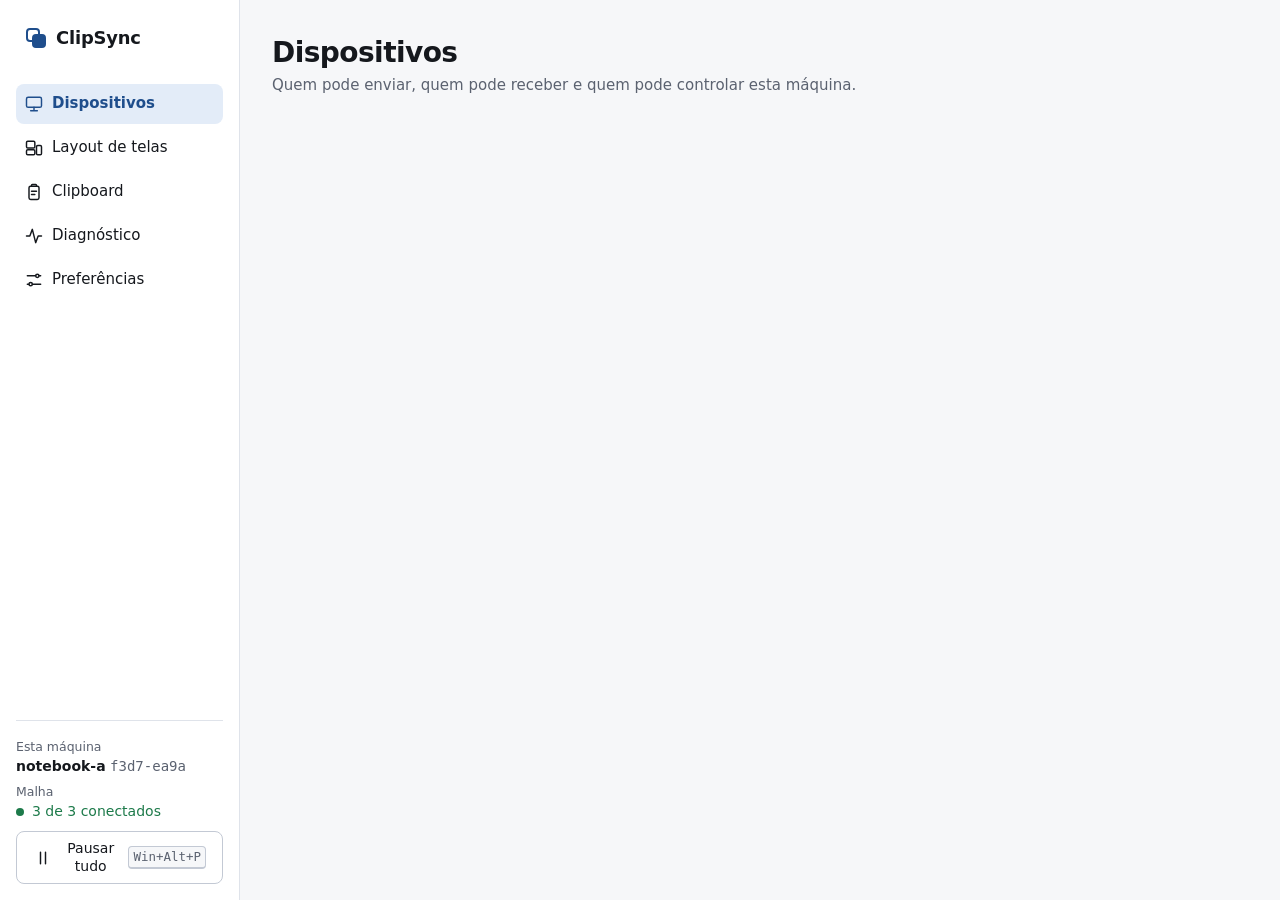
==== crates/clipsync-app/ui/index.html @ 96ea9334 "adiciona o esqueleto da interface com barra lateral, rotas por hash e tema por tokens" ====
<!doctype html>
<html lang="pt-BR">
<head>
<meta charset="utf-8">
<meta name="viewport" content="width=device-width, initial-scale=1">
<title>ClipSync</title>
<meta name="description" content="ClipSync: teclado, mouse e área de transferência compartilhados entre os seus computadores.">
<meta name="author" content="João Pedro · montesouza.dev">
<meta name="color-scheme" content="light dark">
<link rel="icon" href="data:image/svg+xml,%3Csvg xmlns='http://www.w3.org/2000/svg' viewBox='0 0 24 24' fill='none' stroke='%231f4e8c' stroke-width='2' stroke-linejoin='round'%3E%3Crect x='3' y='3' width='12' height='12' rx='3'/%3E%3Crect x='9' y='9' width='12' height='12' rx='3' fill='%231f4e8c'/%3E%3C/svg%3E">
<script src="js/tema-inicial.js"></script>
<link rel="stylesheet" href="css/tokens.css">
<link rel="stylesheet" href="css/app.css">
<link rel="stylesheet" href="css/components.css">
</head>
<body>

<svg width="0" height="0" style="position:absolute" aria-hidden="true" focusable="false">
  <symbol id="i-dispositivos" viewBox="0 0 24 24"><rect x="3" y="4" width="18" height="12" rx="2"/><path d="M8 20h8M12 16v4"/></symbol>
  <symbol id="i-layout" viewBox="0 0 24 24"><rect x="3" y="4" width="10" height="8" rx="1.5"/><rect x="15" y="9" width="6" height="11" rx="1.5"/><rect x="3" y="14" width="10" height="6" rx="1.5"/></symbol>
  <symbol id="i-clipboard" viewBox="0 0 24 24"><rect x="6" y="5" width="12" height="16" rx="2"/><path d="M9 5V4a1 1 0 0 1 1-1h4a1 1 0 0 1 1 1v1M9 11h6M9 15h4"/></symbol>
  <symbol id="i-diagnostico" viewBox="0 0 24 24"><path d="M3 12h4l3-8 4 16 3-8h4"/></symbol>
  <symbol id="i-preferencias" viewBox="0 0 24 24"><path d="M4 7h10M18 7h2M4 17h2M10 17h10"/><circle cx="16" cy="7" r="2"/><circle cx="8" cy="17" r="2"/></symbol>
  <symbol id="i-pausa" viewBox="0 0 24 24"><path d="M9 5v14M15 5v14"/></symbol>
</svg>

<a class="pular" href="#conteudo">Ir para o conteúdo</a>

<div class="app" id="app" data-lateral="visivel">
  <aside class="lateral" id="lateral">
    <div class="marca">
      <svg viewBox="0 0 24 24" fill="none" stroke="currentColor" stroke-width="2" stroke-linejoin="round" aria-hidden="true"><rect x="3" y="3" width="12" height="12" rx="3"/><rect x="9" y="9" width="12" height="12" rx="3" fill="currentColor"/></svg>
      ClipSync
    </div>

    <nav aria-label="Seções">
      <ul class="menu" id="menu">
        <li><a href="#/dispositivos" data-nav="dispositivos"><svg class="icone" aria-hidden="true"><use href="#i-dispositivos"/></svg>Dispositivos</a></li>
        <li><a href="#/layout" data-nav="layout"><svg class="icone" aria-hidden="true"><use href="#i-layout"/></svg>Layout de telas</a></li>
        <li><a href="#/clipboard" data-nav="clipboard"><svg class="icone" aria-hidden="true"><use href="#i-clipboard"/></svg>Clipboard</a></li>
        <li><a href="#/diagnostico" data-nav="diagnostico"><svg class="icone" aria-hidden="true"><use href="#i-diagnostico"/></svg>Diagnóstico</a></li>
        <li><a href="#/preferencias" data-nav="preferencias"><svg class="icone" aria-hidden="true"><use href="#i-preferencias"/></svg>Preferências</a></li>
      </ul>
    </nav>

    <div class="estado-lateral" aria-label="Estado da malha">
      <dl>
        <div>
          <dt>Esta máquina</dt>
          <dd><strong id="maquina-nome">Carregando</strong> <span class="mono muted" id="maquina-impressao"></span></dd>
        </div>
        <div>
          <dt>Malha</dt>
          <dd><span class="selo selo--neutro" id="malha" role="status">Carregando</span></dd>
        </div>
      </dl>
      <button class="btn btn--bloco" id="pausar" type="button" aria-pressed="false" disabled>
        <svg class="icone" aria-hidden="true"><use href="#i-pausa"/></svg>
        <span id="pausar-rotulo">Pausar tudo</span>
        <kbd>Win+Alt+P</kbd>
      </button>
    </div>
  </aside>

  <main class="conteudo" id="conteudo" tabindex="-1"></main>
</div>

<noscript>O ClipSync precisa de JavaScript ligado para mostrar a interface.</noscript>
<script type="module" src="js/app.js"></script>
</body>
</html>
---- crates/clipsync-app/ui/css/tokens.css ----
/* Tokens do ClipSync. Escala de 8 pt, um raio, uma elevação. */

:root {
  color-scheme: light;

  --bg: #f6f7f9;
  --panel: #ffffff;
  --panel-hover: #eef1f5;
  --text: #15181d;
  --muted: #5b6270;
  --line: #dfe3ea;
  --line-strong: #c3c9d4;

  --accent: #1f4e8c;
  --accent-hover: #1a427a;
  --accent-text: #ffffff;
  --accent-soft: #e3ecf8;

  --ok: #1d7a4a;
  --ok-soft: #e1f3e8;
  --warn: #8a5b00;
  --warn-soft: #fbf0d4;
  --err: #b4232c;
  --err-soft: #fbe5e6;

  --focus: #1f4e8c;
  --overlay: rgba(14, 18, 26, 0.48);
  --elev: 0 1px 2px rgba(20, 24, 32, 0.08), 0 4px 12px rgba(20, 24, 32, 0.06);

  --s-1: 4px;
  --s-2: 8px;
  --s-3: 16px;
  --s-4: 24px;
  --s-5: 32px;
  --s-6: 40px;
  --s-7: 48px;
  --raio: 8px;

  --lateral: 240px;
  --gutter: clamp(16px, 3vw, 32px);
  --pad-y: clamp(24px, 4vh, 40px);

  --fs-xs: clamp(0.75rem, 0.74rem + 0.05vw, 0.8125rem);
  --fs-sm: clamp(0.8125rem, 0.8rem + 0.1vw, 0.875rem);
  --fs-md: clamp(0.875rem, 0.86rem + 0.15vw, 0.9375rem);
  --fs-lg: clamp(1rem, 0.96rem + 0.2vw, 1.125rem);
  --fs-xl: clamp(1.375rem, 1.2rem + 0.7vw, 1.75rem);
  --fs-codigo: clamp(2rem, 1.4rem + 2.4vw, 3rem);

  --font-sans: "Inter Variable", Inter, system-ui, -apple-system, "Segoe UI", Roboto, sans-serif;
  --font-head: Geist, "Inter Variable", Inter, system-ui, sans-serif;
  --font-mono: "Geist Mono", ui-monospace, SFMono-Regular, Menlo, Consolas, monospace;

  --dur: 160ms;
  --ease: cubic-bezier(0.2, 0, 0, 1);
}

@media (prefers-color-scheme: dark) {
  :root:not([data-theme="light"]) {
    color-scheme: dark;

    --bg: #111418;
    --panel: #181c22;
    --panel-hover: #212630;
    --text: #e8ebf0;
    --muted: #9aa3b2;
    --line: #2a3039;
    --line-strong: #3a4250;

    --accent: #7fb0f0;
    --accent-hover: #98c0f4;
    --accent-text: #0c1a2b;
    --accent-soft: #1c2b40;

    --ok: #5cc48a;
    --ok-soft: #16301f;
    --warn: #e2b23a;
    --warn-soft: #33290f;
    --err: #f07178;
    --err-soft: #3a1b1e;

    --focus: #98c0f4;
    --overlay: rgba(0, 0, 0, 0.6);
    --elev: 0 1px 2px rgba(0, 0, 0, 0.5), 0 4px 12px rgba(0, 0, 0, 0.35);
  }
}

:root[data-theme="dark"] {
  color-scheme: dark;

  --bg: #111418;
  --panel: #181c22;
  --panel-hover: #212630;
  --text: #e8ebf0;
  --muted: #9aa3b2;
  --line: #2a3039;
  --line-strong: #3a4250;

  --accent: #7fb0f0;
  --accent-hover: #98c0f4;
  --accent-text: #0c1a2b;
  --accent-soft: #1c2b40;

  --ok: #5cc48a;
  --ok-soft: #16301f;
  --warn: #e2b23a;
  --warn-soft: #33290f;
  --err: #f07178;
  --err-soft: #3a1b1e;

  --focus: #98c0f4;
  --overlay: rgba(0, 0, 0, 0.6);
  --elev: 0 1px 2px rgba(0, 0, 0, 0.5), 0 4px 12px rgba(0, 0, 0, 0.35);
}
---- crates/clipsync-app/ui/css/app.css ----
/* Estrutura da janela: barra lateral, conteúdo e utilitários globais. */

*,
*::before,
*::after {
  box-sizing: border-box;
}

html,
body {
  margin: 0;
  height: 100%;
}

body {
  background: var(--bg);
  color: var(--text);
  font-family: var(--font-sans);
  font-size: var(--fs-md);
  line-height: 1.55;
  -webkit-font-smoothing: antialiased;
}

h1,
h2,
h3 {
  font-family: var(--font-head);
  line-height: 1.2;
  margin: 0;
}

h1 {
  font-size: var(--fs-xl);
  font-weight: 600;
  letter-spacing: -0.02em;
}

h2 {
  font-size: var(--fs-lg);
  font-weight: 600;
  letter-spacing: -0.01em;
}

p {
  margin: 0;
}

:focus-visible {
  outline: 2px solid var(--focus);
  outline-offset: 2px;
}

h1:focus {
  outline: none;
}

.mono {
  font-family: var(--font-mono);
  font-variant-numeric: tabular-nums;
}

.num {
  font-variant-numeric: tabular-nums;
}

.muted {
  color: var(--muted);
}

.so-leitor {
  position: absolute;
  width: 1px;
  height: 1px;
  margin: -1px;
  padding: 0;
  overflow: hidden;
  clip: rect(0 0 0 0);
  white-space: nowrap;
  border: 0;
}

.pular {
  position: absolute;
  left: var(--s-3);
  top: -64px;
  z-index: 100;
  padding: var(--s-2) var(--s-3);
  background: var(--accent);
  color: var(--accent-text);
  border-radius: var(--raio);
  text-decoration: none;
}

.pular:focus {
  top: var(--s-2);
}

.icone {
  width: 20px;
  height: 20px;
  flex: none;
  fill: none;
  stroke: currentColor;
  stroke-width: 1.75;
  stroke-linecap: round;
  stroke-linejoin: round;
}

/* Janela */

.app {
  display: grid;
  grid-template-columns: var(--lateral) minmax(0, 1fr);
  height: 100dvh;
  min-width: 0;
}

.app[data-lateral="oculta"] {
  grid-template-columns: minmax(0, 1fr);
}

.app[data-lateral="oculta"] .lateral {
  display: none;
}

.lateral {
  display: flex;
  flex-direction: column;
  gap: var(--s-4);
  padding: var(--s-3);
  background: var(--panel);
  border-right: 1px solid var(--line);
  overflow-y: auto;
}

.marca {
  display: flex;
  align-items: center;
  gap: var(--s-2);
  padding: var(--s-2);
  font-family: var(--font-head);
  font-size: var(--fs-lg);
  font-weight: 600;
  letter-spacing: -0.01em;
}

.marca svg {
  width: 24px;
  height: 24px;
  color: var(--accent);
}

.menu {
  display: flex;
  flex-direction: column;
  gap: var(--s-1);
  margin: 0;
  padding: 0;
  list-style: none;
}

.menu a {
  display: flex;
  align-items: center;
  gap: var(--s-2);
  min-height: 40px;
  padding: var(--s-2) var(--s-2);
  border-radius: var(--raio);
  color: var(--text);
  text-decoration: none;
  transition: background var(--dur) var(--ease);
}

.menu a:hover {
  background: var(--panel-hover);
}

.menu a[aria-current="page"] {
  background: var(--accent-soft);
  color: var(--accent);
  font-weight: 600;
}

.estado-lateral {
  display: flex;
  flex-direction: column;
  gap: var(--s-2);
  margin-top: auto;
  padding-top: var(--s-3);
  border-top: 1px solid var(--line);
  font-size: var(--fs-sm);
}

.estado-lateral dl {
  display: grid;
  gap: var(--s-1);
  margin: 0;
}

.estado-lateral dt {
  color: var(--muted);
  font-size: var(--fs-xs);
}

.estado-lateral dd {
  margin: 0;
  overflow-wrap: anywhere;
}

.estado-lateral dd strong {
  font-weight: 600;
}

/* Conteúdo */

.conteudo {
  min-width: 0;
  overflow-y: auto;
  padding: var(--pad-y) var(--gutter);
}

.pagina {
  display: flex;
  flex-direction: column;
  gap: var(--s-4);
  max-width: 1040px;
  margin: 0 auto;
}

.app[data-lateral="oculta"] .pagina {
  max-width: 640px;
}

.cabecalho {
  display: flex;
  flex-wrap: wrap;
  align-items: flex-start;
  justify-content: space-between;
  gap: var(--s-3);
}

.cabecalho__texto {
  display: flex;
  flex-direction: column;
  gap: var(--s-1);
  min-width: min(100%, 320px);
  flex: 1 1 320px;
}

.cabecalho__texto p {
  color: var(--muted);
}

.cabecalho__acoes {
  display: flex;
  gap: var(--s-2);
  flex-wrap: wrap;
}

/* Janelas estreitas (a janela real começa em 960; abaixo disso só não quebra) */

@media (max-width: 840px) {
  :root {
    --lateral: 200px;
  }
}

@media (max-width: 640px) {
  .app {
    grid-template-columns: minmax(0, 1fr);
    grid-template-rows: auto minmax(0, 1fr);
  }

  .lateral {
    border-right: 0;
    border-bottom: 1px solid var(--line);
    max-height: 50dvh;
  }

  .menu {
    flex-direction: row;
    flex-wrap: wrap;
  }
}

@media (prefers-reduced-motion: reduce) {
  *,
  *::before,
  *::after {
    transition-duration: 0.01ms !important;
    animation-duration: 0.01ms !important;
    animation-iteration-count: 1 !important;
  }
}

:root[data-reduzir-movimento] *,
:root[data-reduzir-movimento] *::before,
:root[data-reduzir-movimento] *::after {
  transition-duration: 0.01ms !important;
  animation-duration: 0.01ms !important;
  animation-iteration-count: 1 !important;
}
---- crates/clipsync-app/ui/css/components.css ----
/* Componentes. Cada bloco usa só os tokens de tokens.css. */

/* Botão */

.btn {
  display: inline-flex;
  align-items: center;
  justify-content: center;
  gap: var(--s-2);
  min-height: 40px;
  padding: var(--s-2) var(--s-3);
  border: 1px solid var(--line-strong);
  border-radius: var(--raio);
  background: var(--panel);
  color: var(--text);
  font: inherit;
  font-weight: 500;
  line-height: 1.25;
  text-align: center;
  cursor: pointer;
  transition: background var(--dur) var(--ease), border-color var(--dur) var(--ease);
}

.btn:hover:not(:disabled) {
  background: var(--panel-hover);
}

.btn:disabled,
.btn[aria-disabled="true"] {
  opacity: 0.55;
  cursor: default;
}

.btn--bloco {
  width: 100%;
}

/* Tecla de atalho */

kbd {
  display: inline-block;
  padding: 0 var(--s-1);
  border: 1px solid var(--line-strong);
  border-bottom-width: 2px;
  border-radius: 4px;
  background: var(--bg);
  color: var(--muted);
  font-family: var(--font-mono);
  font-size: var(--fs-xs);
  line-height: 1.6;
  white-space: nowrap;
}

/* Selo de estado */

.selo {
  display: inline-flex;
  align-items: center;
  gap: var(--s-2);
  font-size: var(--fs-sm);
  font-weight: 500;
}

.selo::before {
  content: "";
  width: 8px;
  height: 8px;
  flex: none;
  border-radius: 50%;
  background: currentColor;
}

.selo--ok {
  color: var(--ok);
}

.selo--aviso {
  color: var(--warn);
}

.selo--erro {
  color: var(--err);
}

.selo--neutro {
  color: var(--muted);
}

.selo--acento {
  color: var(--accent);
}
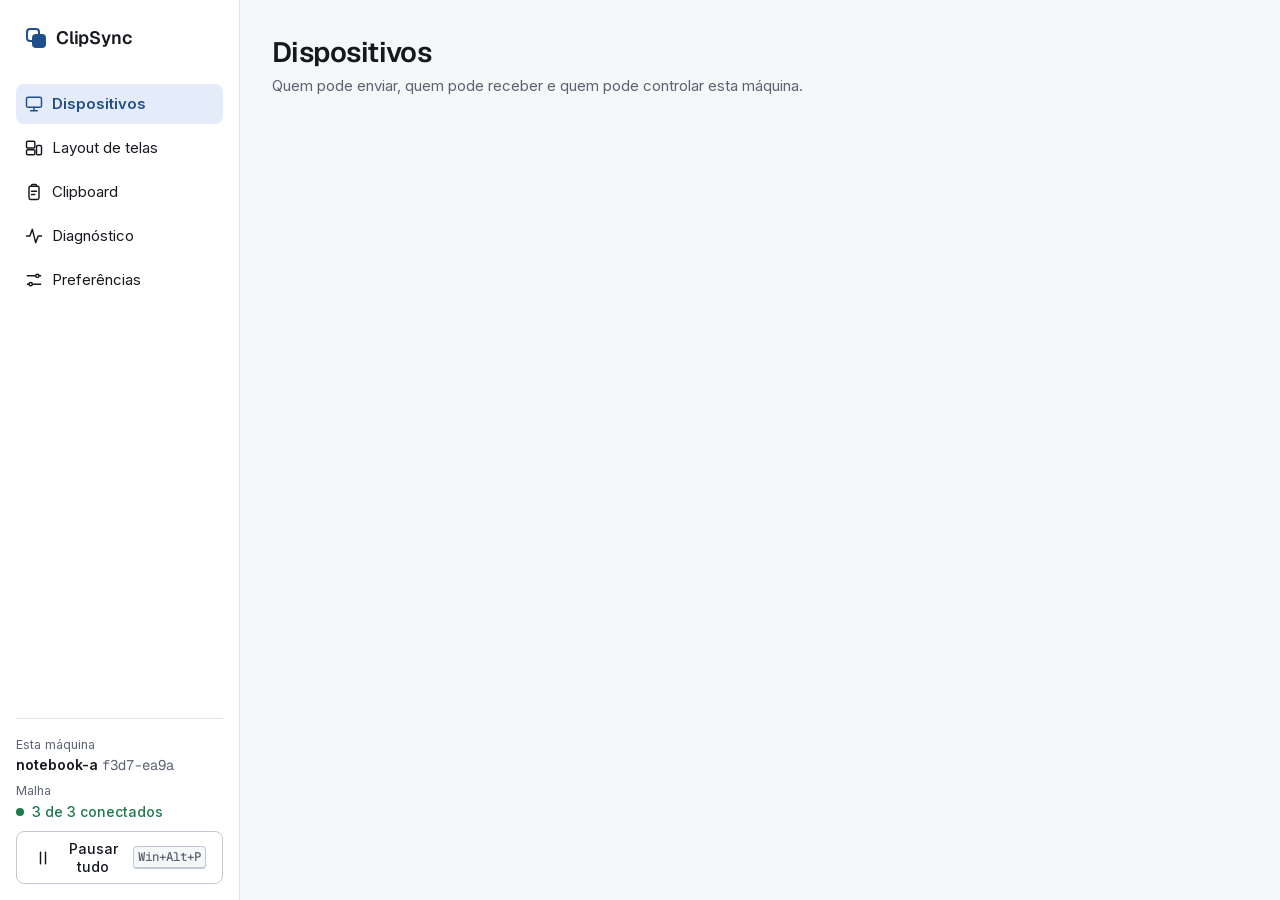
==== commit 5d080ca9: "adiciona as fontes Inter, Geist e Geist Mono locais com a licença OFL" ====
--- a/crates/clipsync-app/ui/index.html
+++ b/crates/clipsync-app/ui/index.html
@@ -9,6 +9,9 @@
 <meta name="color-scheme" content="light dark">
 <link rel="icon" href="data:image/svg+xml,%3Csvg xmlns='http://www.w3.org/2000/svg' viewBox='0 0 24 24' fill='none' stroke='%231f4e8c' stroke-width='2' stroke-linejoin='round'%3E%3Crect x='3' y='3' width='12' height='12' rx='3'/%3E%3Crect x='9' y='9' width='12' height='12' rx='3' fill='%231f4e8c'/%3E%3C/svg%3E">
 <script src="js/tema-inicial.js"></script>
+<link rel="preload" href="fonts/InterVariable.woff2" as="font" type="font/woff2" crossorigin>
+<link rel="preload" href="fonts/Geist-Variable.woff2" as="font" type="font/woff2" crossorigin>
+<link rel="stylesheet" href="css/fonts.css">
 <link rel="stylesheet" href="css/tokens.css">
 <link rel="stylesheet" href="css/app.css">
 <link rel="stylesheet" href="css/components.css">
--- a/crates/clipsync-app/ui/css/fonts.css
+++ b/crates/clipsync-app/ui/css/fonts.css
@@ -0,0 +1,25 @@
+/* Fontes locais, variáveis, em woff2. Licenças em ../fonts/OFL-*.txt. */
+
+@font-face {
+  font-family: "Inter Variable";
+  src: url("../fonts/InterVariable.woff2") format("woff2");
+  font-weight: 100 900;
+  font-style: normal;
+  font-display: swap;
+}
+
+@font-face {
+  font-family: "Geist";
+  src: url("../fonts/Geist-Variable.woff2") format("woff2");
+  font-weight: 100 900;
+  font-style: normal;
+  font-display: swap;
+}
+
+@font-face {
+  font-family: "Geist Mono";
+  src: url("../fonts/GeistMono-Variable.woff2") format("woff2");
+  font-weight: 100 900;
+  font-style: normal;
+  font-display: swap;
+}
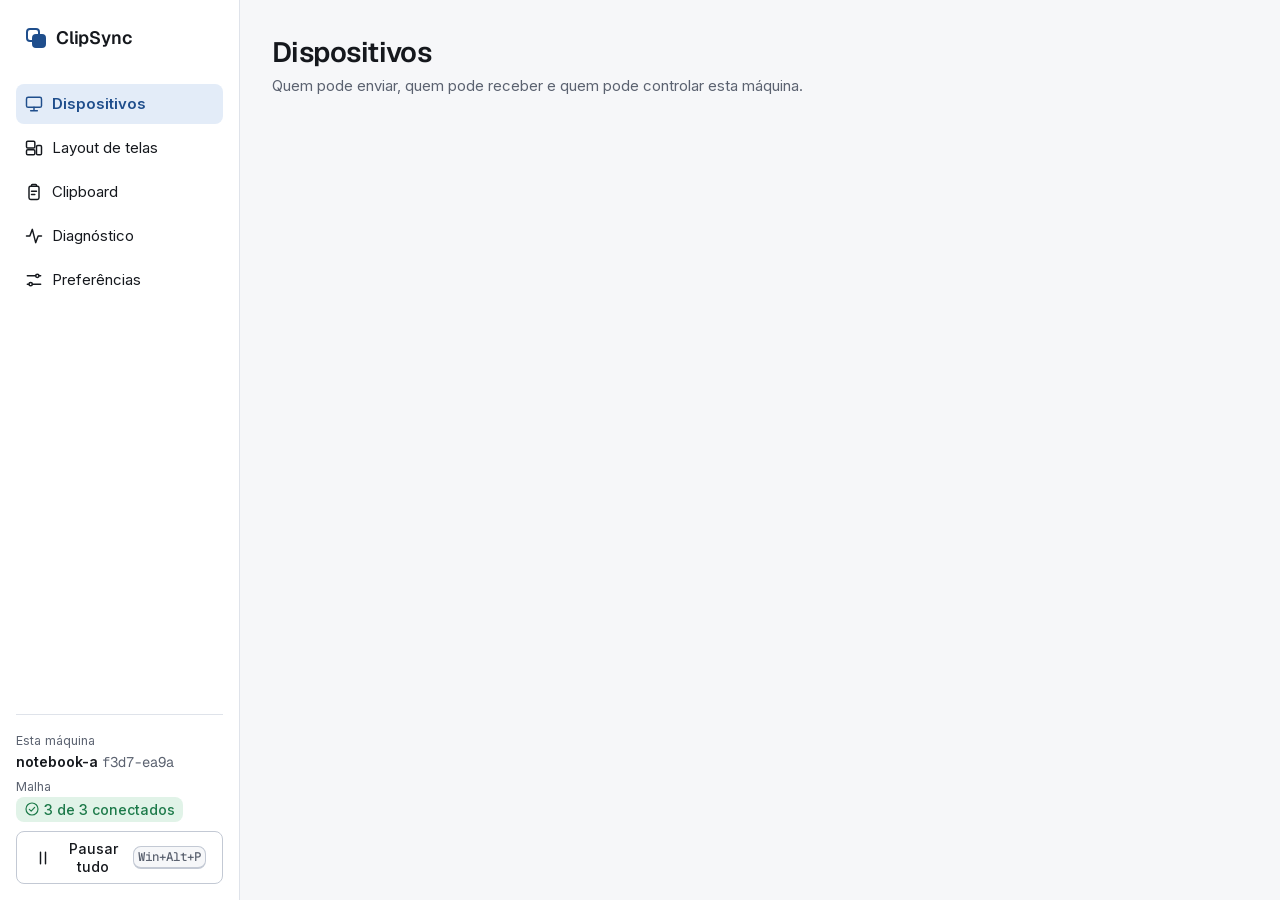
==== commit 2c664743: "adiciona os componentes: botão, interruptor, selo, tecla, campo, segmentado, tabela, cartão e diálog" ====
--- a/crates/clipsync-app/ui/index.html
+++ b/crates/clipsync-app/ui/index.html
@@ -17,15 +17,6 @@
 <link rel="stylesheet" href="css/components.css">
 </head>
 <body>
-
-<svg width="0" height="0" style="position:absolute" aria-hidden="true" focusable="false">
-  <symbol id="i-dispositivos" viewBox="0 0 24 24"><rect x="3" y="4" width="18" height="12" rx="2"/><path d="M8 20h8M12 16v4"/></symbol>
-  <symbol id="i-layout" viewBox="0 0 24 24"><rect x="3" y="4" width="10" height="8" rx="1.5"/><rect x="15" y="9" width="6" height="11" rx="1.5"/><rect x="3" y="14" width="10" height="6" rx="1.5"/></symbol>
-  <symbol id="i-clipboard" viewBox="0 0 24 24"><rect x="6" y="5" width="12" height="16" rx="2"/><path d="M9 5V4a1 1 0 0 1 1-1h4a1 1 0 0 1 1 1v1M9 11h6M9 15h4"/></symbol>
-  <symbol id="i-diagnostico" viewBox="0 0 24 24"><path d="M3 12h4l3-8 4 16 3-8h4"/></symbol>
-  <symbol id="i-preferencias" viewBox="0 0 24 24"><path d="M4 7h10M18 7h2M4 17h2M10 17h10"/><circle cx="16" cy="7" r="2"/><circle cx="8" cy="17" r="2"/></symbol>
-  <symbol id="i-pausa" viewBox="0 0 24 24"><path d="M9 5v14M15 5v14"/></symbol>
-</svg>
 
 <a class="pular" href="#conteudo">Ir para o conteúdo</a>
 
@@ -54,12 +45,11 @@
         </div>
         <div>
           <dt>Malha</dt>
-          <dd><span class="selo selo--neutro" id="malha" role="status">Carregando</span></dd>
+          <dd><span id="malha" role="status"><span class="esqueleto"></span></span></dd>
         </div>
       </dl>
-      <button class="btn btn--bloco" id="pausar" type="button" aria-pressed="false" disabled>
-        <svg class="icone" aria-hidden="true"><use href="#i-pausa"/></svg>
-        <span id="pausar-rotulo">Pausar tudo</span>
+      <button class="btn btn--secundario btn--bloco" id="pausar" type="button" aria-pressed="false" disabled>
+        <span class="btn__rotulo" id="pausar-rotulo">Pausar tudo</span>
         <kbd>Win+Alt+P</kbd>
       </button>
     </div>
--- a/crates/clipsync-app/ui/css/tokens.css
+++ b/crates/clipsync-app/ui/css/tokens.css
@@ -22,6 +22,7 @@
   --warn-soft: #fbf0d4;
   --err: #b4232c;
   --err-soft: #fbe5e6;
+  --err-text: #ffffff;
 
   --focus: #1f4e8c;
   --overlay: rgba(14, 18, 26, 0.48);
@@ -78,6 +79,7 @@
     --warn-soft: #33290f;
     --err: #f07178;
     --err-soft: #3a1b1e;
+    --err-text: #2a0a0c;
 
     --focus: #98c0f4;
     --overlay: rgba(0, 0, 0, 0.6);
@@ -107,6 +109,7 @@
   --warn-soft: #33290f;
   --err: #f07178;
   --err-soft: #3a1b1e;
+  --err-text: #2a0a0c;
 
   --focus: #98c0f4;
   --overlay: rgba(0, 0, 0, 0.6);
--- a/crates/clipsync-app/ui/css/app.css
+++ b/crates/clipsync-app/ui/css/app.css
@@ -207,6 +207,10 @@
   overflow-wrap: anywhere;
 }
 
+.estado-lateral .esqueleto {
+  width: 128px;
+}
+
 .estado-lateral dd strong {
   font-weight: 600;
 }
@@ -300,3 +304,22 @@
   animation-duration: 0.01ms !important;
   animation-iteration-count: 1 !important;
 }
+
+/* Utilitários de composição */
+
+.pilha {
+  display: flex;
+  flex-direction: column;
+  gap: var(--s-3);
+}
+
+.linha {
+  display: flex;
+  flex-wrap: wrap;
+  align-items: center;
+  gap: var(--s-2);
+}
+
+body > .conteudo {
+  height: 100dvh;
+}
--- a/crates/clipsync-app/ui/css/components.css
+++ b/crates/clipsync-app/ui/css/components.css
@@ -1,6 +1,6 @@
 /* Componentes. Cada bloco usa só os tokens de tokens.css. */
 
-/* Botão */
+/* Botão: .btn--primario | --secundario | --perigo | --discreto */
 
 .btn {
   display: inline-flex;
@@ -25,14 +25,73 @@
   background: var(--panel-hover);
 }
 
-.btn:disabled,
-.btn[aria-disabled="true"] {
-  opacity: 0.55;
-  cursor: default;
+.btn--primario {
+  background: var(--accent);
+  border-color: var(--accent);
+  color: var(--accent-text);
+}
+
+.btn--primario:hover:not(:disabled) {
+  background: var(--accent-hover);
+  border-color: var(--accent-hover);
+}
+
+.btn--perigo {
+  background: var(--err);
+  border-color: var(--err);
+  color: var(--err-text);
+}
+
+.btn--perigo:hover:not(:disabled) {
+  background: var(--err);
+  filter: brightness(0.92);
+}
+
+.btn--discreto {
+  background: transparent;
+  border-color: transparent;
 }
 
 .btn--bloco {
   width: 100%;
+}
+
+.btn:disabled:not([aria-busy="true"]) {
+  opacity: 0.55;
+  cursor: not-allowed;
+}
+
+.btn[aria-busy="true"] {
+  cursor: progress;
+}
+
+.btn[aria-busy="true"]::before {
+  content: "";
+  width: 16px;
+  height: 16px;
+  flex: none;
+  border: 2px solid currentColor;
+  border-right-color: transparent;
+  border-radius: 50%;
+  animation: girar 0.8s linear infinite;
+}
+
+.btn[aria-busy="true"] > .icone {
+  display: none;
+}
+
+@keyframes girar {
+  to {
+    transform: rotate(360deg);
+  }
+}
+
+/* O indicador de carregamento é feedback essencial: continua girando com movimento reduzido. */
+@media (prefers-reduced-motion: reduce) {
+  .btn[aria-busy="true"]::before {
+    animation-duration: 1.6s !important;
+    animation-iteration-count: infinite !important;
+  }
 }
 
 /* Tecla de atalho */
@@ -42,7 +101,7 @@
   padding: 0 var(--s-1);
   border: 1px solid var(--line-strong);
   border-bottom-width: 2px;
-  border-radius: 4px;
+  border-radius: var(--raio);
   background: var(--bg);
   color: var(--muted);
   font-family: var(--font-mono);
@@ -51,41 +110,369 @@
   white-space: nowrap;
 }
 
-/* Selo de estado */
+/* Selo de estado: o ícone muda de forma, então o estado não depende só da cor */
 
 .selo {
   display: inline-flex;
   align-items: center;
+  gap: var(--s-1);
+  padding: 2px var(--s-2);
+  border-radius: var(--raio);
+  font-size: var(--fs-sm);
+  font-weight: 500;
+  line-height: 1.5;
+  white-space: nowrap;
+}
+
+.selo .icone {
+  width: 16px;
+  height: 16px;
+}
+
+.selo--ok {
+  background: var(--ok-soft);
+  color: var(--ok);
+}
+
+.selo--aviso {
+  background: var(--warn-soft);
+  color: var(--warn);
+}
+
+.selo--erro {
+  background: var(--err-soft);
+  color: var(--err);
+}
+
+.selo--neutro {
+  background: var(--panel-hover);
+  color: var(--muted);
+}
+
+.selo--acento {
+  background: var(--accent-soft);
+  color: var(--accent);
+}
+
+/* Cartão */
+
+.cartao {
+  display: flex;
+  flex-direction: column;
+  gap: var(--s-3);
+  padding: var(--s-4);
+  border: 1px solid var(--line);
+  border-radius: var(--raio);
+  background: var(--panel);
+  box-shadow: var(--elev);
+}
+
+.cartao--plano {
+  padding: 0;
+  gap: 0;
+  overflow: hidden;
+}
+
+.cartao__cabecalho {
+  display: flex;
+  flex-wrap: wrap;
+  align-items: center;
+  justify-content: space-between;
+  gap: var(--s-2) var(--s-3);
+}
+
+.cartao--plano > .cartao__cabecalho {
+  padding: var(--s-3) var(--s-4);
+  border-bottom: 1px solid var(--line);
+}
+
+/* Interruptor com rótulo e descrição */
+
+.opcao {
+  display: flex;
+  align-items: flex-start;
+  justify-content: space-between;
+  gap: var(--s-3);
+}
+
+.opcao__texto {
+  display: flex;
+  flex-direction: column;
+  gap: var(--s-1);
+}
+
+.opcao__rotulo {
+  font-weight: 500;
+  cursor: pointer;
+}
+
+.opcao__descricao {
+  color: var(--muted);
+  font-size: var(--fs-sm);
+}
+
+.interruptor {
+  appearance: none;
+  position: relative;
+  flex: none;
+  width: 40px;
+  height: 24px;
+  margin: 0;
+  border: 1px solid var(--line-strong);
+  border-radius: var(--raio);
+  background: var(--line);
+  cursor: pointer;
+  transition: background var(--dur) var(--ease), border-color var(--dur) var(--ease);
+}
+
+.interruptor::after {
+  content: "";
+  position: absolute;
+  top: 3px;
+  left: 3px;
+  width: 16px;
+  height: 16px;
+  border-radius: var(--raio);
+  background: var(--muted);
+  transition: transform var(--dur) var(--ease);
+}
+
+.interruptor:checked {
+  background: var(--accent);
+  border-color: var(--accent);
+}
+
+.interruptor:checked::after {
+  background: var(--accent-text);
+  transform: translateX(16px);
+}
+
+.interruptor:disabled {
+  opacity: 0.55;
+  cursor: not-allowed;
+}
+
+.interruptor[aria-busy="true"] {
+  cursor: progress;
+}
+
+/* Campo */
+
+.campo {
+  display: flex;
+  flex-direction: column;
+  gap: var(--s-1);
+}
+
+.campo__rotulo {
+  font-size: var(--fs-sm);
+  font-weight: 500;
+}
+
+.campo__ajuda {
+  color: var(--muted);
+  font-size: var(--fs-sm);
+}
+
+.campo__erro {
+  color: var(--err);
+  font-size: var(--fs-sm);
+}
+
+.entrada {
+  width: 100%;
+  min-height: 40px;
+  padding: var(--s-2) var(--s-3);
+  border: 1px solid var(--line-strong);
+  border-radius: var(--raio);
+  background: var(--panel);
+  color: var(--text);
+  font: inherit;
+}
+
+.entrada::placeholder {
+  color: var(--muted);
+}
+
+.entrada--mono {
+  font-family: var(--font-mono);
+  font-variant-numeric: tabular-nums;
+}
+
+.entrada[aria-invalid="true"] {
+  border-color: var(--err);
+}
+
+.entrada:disabled {
+  opacity: 0.55;
+  cursor: not-allowed;
+}
+
+/* Seletor segmentado */
+
+.segmentado {
+  display: inline-flex;
+  gap: var(--s-1);
+  padding: var(--s-1);
+  border: 1px solid var(--line);
+  border-radius: var(--raio);
+  background: var(--bg);
+}
+
+.segmentado__opcao {
+  position: relative;
+  display: flex;
+}
+
+.segmentado__opcao input {
+  position: absolute;
+  inset: 0;
+  margin: 0;
+  opacity: 0;
+  cursor: pointer;
+}
+
+.segmentado__opcao span {
+  display: flex;
+  align-items: center;
+  min-height: 32px;
+  padding: 0 var(--s-3);
+  border-radius: var(--raio);
+  color: var(--muted);
+  font-weight: 500;
+  white-space: nowrap;
+  transition: background var(--dur) var(--ease);
+}
+
+.segmentado__opcao input:hover:not(:checked) + span {
+  background: var(--panel-hover);
+}
+
+.segmentado__opcao input:checked + span {
+  background: var(--accent-soft);
+  color: var(--accent);
+  font-weight: 600;
+}
+
+.segmentado__opcao input:focus-visible + span {
+  outline: 2px solid var(--focus);
+  outline-offset: 2px;
+}
+
+/* Tabela */
+
+.tabela {
+  overflow-x: auto;
+}
+
+.tabela table {
+  width: 100%;
+  border-collapse: collapse;
+  font-size: var(--fs-sm);
+}
+
+.tabela th {
+  padding: var(--s-2) var(--s-3);
+  border-bottom: 1px solid var(--line);
+  color: var(--muted);
+  font-weight: 500;
+  text-align: left;
+  white-space: nowrap;
+}
+
+.tabela td {
+  padding: var(--s-3);
+  border-bottom: 1px solid var(--line);
+  vertical-align: top;
+}
+
+.tabela tbody tr:last-child td {
+  border-bottom: 0;
+}
+
+.tabela .num,
+.tabela .mono {
+  font-variant-numeric: tabular-nums;
+}
+
+.tabela--selecionavel tbody tr {
+  cursor: pointer;
+}
+
+.tabela--selecionavel tbody tr:hover td {
+  background: var(--panel-hover);
+}
+
+.tabela tbody tr[aria-selected="true"] td {
+  background: var(--accent-soft);
+}
+
+.tabela tbody tr:focus-visible {
+  outline: 2px solid var(--focus);
+  outline-offset: -2px;
+}
+
+/* Diálogo */
+
+.dialogo {
+  width: min(480px, calc(100vw - 2 * var(--s-3)));
+  padding: 0;
+  border: 1px solid var(--line);
+  border-radius: var(--raio);
+  background: var(--panel);
+  color: var(--text);
+  box-shadow: var(--elev);
+}
+
+.dialogo::backdrop {
+  background: var(--overlay);
+}
+
+.dialogo[open] {
+  animation: entrar var(--dur) var(--ease);
+}
+
+.dialogo__corpo {
+  display: flex;
+  flex-direction: column;
+  gap: var(--s-3);
+  padding: var(--s-4);
+}
+
+.dialogo__acoes {
+  display: flex;
+  flex-wrap: wrap;
+  justify-content: flex-end;
   gap: var(--s-2);
-  font-size: var(--fs-sm);
-  font-weight: 500;
-}
-
-.selo::before {
-  content: "";
-  width: 8px;
-  height: 8px;
-  flex: none;
-  border-radius: 50%;
-  background: currentColor;
-}
-
-.selo--ok {
-  color: var(--ok);
-}
-
-.selo--aviso {
-  color: var(--warn);
-}
-
-.selo--erro {
-  color: var(--err);
-}
-
-.selo--neutro {
-  color: var(--muted);
-}
-
-.selo--acento {
-  color: var(--accent);
-}
+  padding: var(--s-3) var(--s-4);
+  border-top: 1px solid var(--line);
+}
+
+@keyframes entrar {
+  from {
+    opacity: 0;
+  }
+}
+
+/* Esqueleto de carregamento */
+
+.esqueleto-grupo {
+  display: flex;
+  flex-direction: column;
+  gap: var(--s-2);
+}
+
+.esqueleto {
+  display: block;
+  max-width: 100%;
+  height: 16px;
+  border-radius: var(--raio);
+  background: var(--line);
+  animation: pulsar 1.4s ease-in-out infinite;
+}
+
+@keyframes pulsar {
+  50% {
+    opacity: 0.45;
+  }
+}
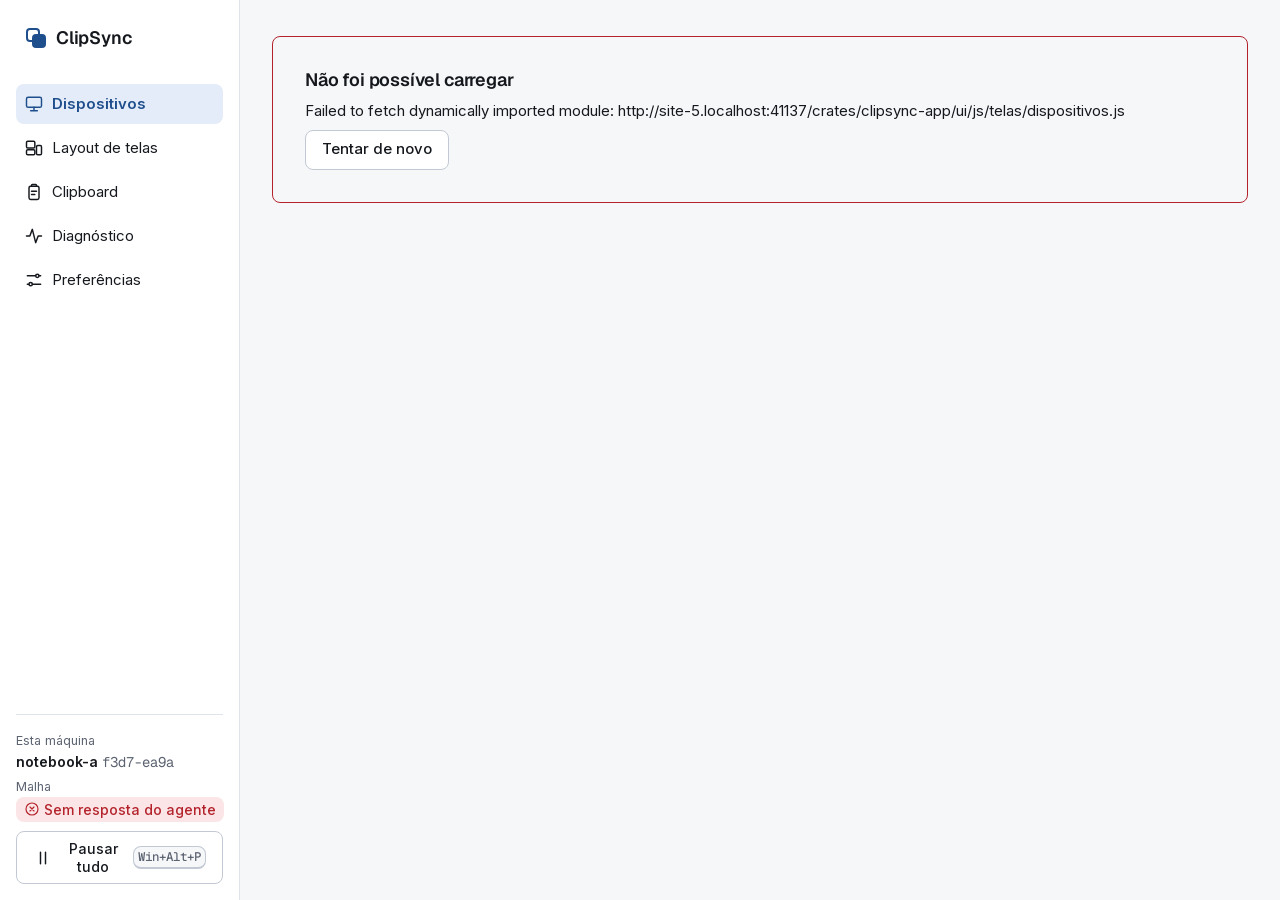
==== commit 2c647fec: "alinha a interface ao contrato 12 com um comando clipsync, mock em ui/mock.js, roteador por módulos " ====
--- a/crates/clipsync-app/ui/index.html
+++ b/crates/clipsync-app/ui/index.html
@@ -15,6 +15,13 @@
 <link rel="stylesheet" href="css/tokens.css">
 <link rel="stylesheet" href="css/app.css">
 <link rel="stylesheet" href="css/components.css">
+<link rel="stylesheet" href="css/telas/onboarding.css">
+<link rel="stylesheet" href="css/telas/dispositivos.css">
+<link rel="stylesheet" href="css/telas/pareamento.css">
+<link rel="stylesheet" href="css/telas/layout.css">
+<link rel="stylesheet" href="css/telas/clipboard.css">
+<link rel="stylesheet" href="css/telas/diagnostico.css">
+<link rel="stylesheet" href="css/telas/preferencias.css">
 </head>
 <body>
 
--- a/crates/clipsync-app/ui/css/app.css
+++ b/crates/clipsync-app/ui/css/app.css
@@ -323,3 +323,49 @@
 body > .conteudo {
   height: 100dvh;
 }
+
+[hidden] {
+  display: none !important;
+}
+
+/* Blocos de tela compartilhados */
+
+.kv {
+  display: grid;
+  grid-template-columns: minmax(120px, 200px) minmax(0, 1fr);
+  gap: var(--s-2) var(--s-4);
+  margin: 0;
+}
+
+.kv dt {
+  color: var(--muted);
+}
+
+.kv dd {
+  margin: 0;
+  overflow-wrap: anywhere;
+}
+
+.nota {
+  color: var(--muted);
+  font-size: var(--fs-sm);
+}
+
+.area {
+  min-width: 0;
+}
+
+.estado {
+  display: flex;
+  flex-direction: column;
+  align-items: flex-start;
+  gap: var(--s-2);
+  padding: var(--s-5);
+  border: 1px dashed var(--line-strong);
+  border-radius: var(--raio);
+}
+
+.estado--erro {
+  border-style: solid;
+  border-color: var(--err);
+}
--- a/crates/clipsync-app/ui/css/components.css
+++ b/crates/clipsync-app/ui/css/components.css
@@ -344,7 +344,15 @@
   transition: background var(--dur) var(--ease);
 }
 
-.segmentado__opcao input:hover:not(:checked) + span {
+.segmentado__opcao input:disabled {
+  cursor: not-allowed;
+}
+
+.segmentado__opcao input:disabled + span {
+  opacity: 0.55;
+}
+
+.segmentado__opcao input:hover:not(:checked):not(:disabled) + span {
   background: var(--panel-hover);
 }
 
@@ -422,6 +430,15 @@
   background: var(--panel);
   color: var(--text);
   box-shadow: var(--elev);
+}
+
+.dialogo--largo {
+  width: min(720px, calc(100vw - 2 * var(--s-3)));
+}
+
+.dialogo__erro {
+  color: var(--err);
+  font-size: var(--fs-sm);
 }
 
 .dialogo::backdrop {
--- a/crates/clipsync-app/ui/css/telas/onboarding.css
+++ b/crates/clipsync-app/ui/css/telas/onboarding.css
@@ -0,0 +1 @@
+/* Tela: onboarding. Só tokens de tokens.css; classes prefixadas com .onboarding. */
--- a/crates/clipsync-app/ui/css/telas/dispositivos.css
+++ b/crates/clipsync-app/ui/css/telas/dispositivos.css
@@ -0,0 +1 @@
+/* Tela: dispositivos. Só tokens de tokens.css; classes prefixadas com .dispositivos. */
--- a/crates/clipsync-app/ui/css/telas/pareamento.css
+++ b/crates/clipsync-app/ui/css/telas/pareamento.css
@@ -0,0 +1 @@
+/* Tela: pareamento. Só tokens de tokens.css; classes prefixadas com .pareamento. */
--- a/crates/clipsync-app/ui/css/telas/layout.css
+++ b/crates/clipsync-app/ui/css/telas/layout.css
@@ -0,0 +1 @@
+/* Tela: layout. Só tokens de tokens.css; classes prefixadas com .layout. */
--- a/crates/clipsync-app/ui/css/telas/clipboard.css
+++ b/crates/clipsync-app/ui/css/telas/clipboard.css
@@ -0,0 +1 @@
+/* Tela: clipboard. Só tokens de tokens.css; classes prefixadas com .clipboard. */
--- a/crates/clipsync-app/ui/css/telas/diagnostico.css
+++ b/crates/clipsync-app/ui/css/telas/diagnostico.css
@@ -0,0 +1 @@
+/* Tela: diagnostico. Só tokens de tokens.css; classes prefixadas com .diagnostico. */
--- a/crates/clipsync-app/ui/css/telas/preferencias.css
+++ b/crates/clipsync-app/ui/css/telas/preferencias.css
@@ -0,0 +1 @@
+/* Tela: preferencias. Só tokens de tokens.css; classes prefixadas com .preferencias. */
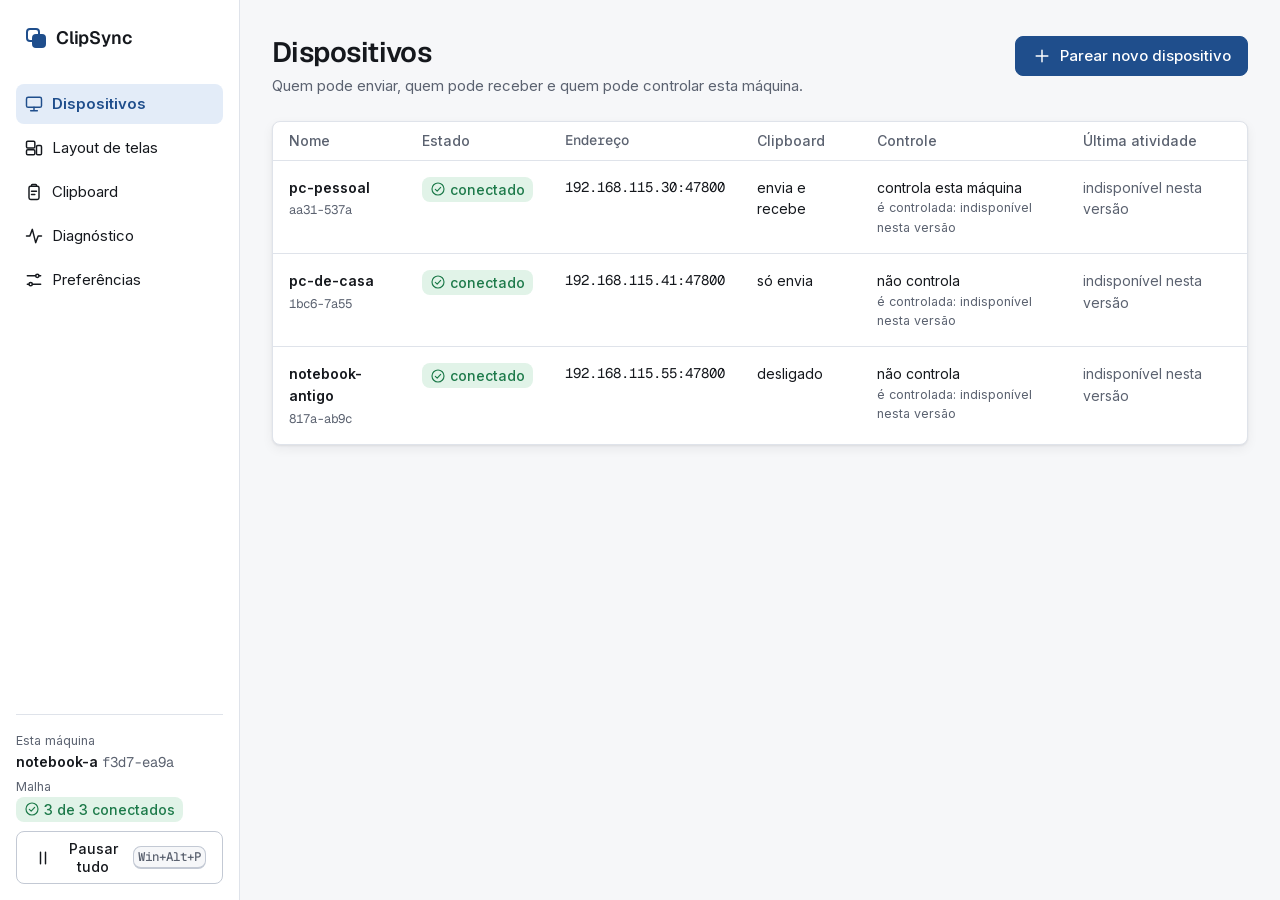
==== commit e11c7383: "adiciona a tela dispositivos com tabela, painel de permissões por módulo, revogação por nome digitad" ====
--- a/crates/clipsync-app/ui/index.html
+++ b/crates/clipsync-app/ui/index.html
@@ -62,7 +62,10 @@
     </div>
   </aside>
 
-  <main class="conteudo" id="conteudo" tabindex="-1"></main>
+  <main class="conteudo" id="conteudo" tabindex="-1">
+    <div class="aviso-agente" id="aviso-agente" hidden></div>
+    <div id="tela"></div>
+  </main>
 </div>
 
 <noscript>O ClipSync precisa de JavaScript ligado para mostrar a interface.</noscript>
--- a/crates/clipsync-app/ui/css/app.css
+++ b/crates/clipsync-app/ui/css/app.css
@@ -369,3 +369,57 @@
   border-style: solid;
   border-color: var(--err);
 }
+
+.sprite {
+  position: absolute;
+  width: 0;
+  height: 0;
+  overflow: hidden;
+}
+
+h3 {
+  font-size: var(--fs-md);
+  font-weight: 600;
+}
+
+/* Aviso em linha: info | aviso | erro */
+
+.aviso {
+  display: flex;
+  flex-wrap: wrap;
+  align-items: center;
+  gap: var(--s-2) var(--s-3);
+  padding: var(--s-2) var(--s-3);
+  border-radius: var(--raio);
+  font-size: var(--fs-sm);
+}
+
+.aviso p {
+  flex: 1 1 240px;
+}
+
+.aviso--info {
+  background: var(--accent-soft);
+  color: var(--text);
+}
+
+.aviso--aviso {
+  background: var(--warn-soft);
+  color: var(--text);
+}
+
+.aviso--erro {
+  background: var(--err-soft);
+  color: var(--text);
+}
+
+/* Faixa do agente parado ou com falha, acima de qualquer tela */
+
+.aviso-agente {
+  max-width: 1040px;
+  margin: 0 auto var(--s-4);
+}
+
+.app[data-lateral="oculta"] .aviso-agente {
+  max-width: 640px;
+}
--- a/crates/clipsync-app/ui/css/telas/dispositivos.css
+++ b/crates/clipsync-app/ui/css/telas/dispositivos.css
@@ -1 +1,67 @@
 /* Tela: dispositivos. Só tokens de tokens.css; classes prefixadas com .dispositivos. */
+
+.dispositivos {
+  display: flex;
+  flex-direction: column;
+  gap: var(--s-4);
+}
+
+.dispositivos__nome {
+  display: flex;
+  flex-direction: column;
+  gap: 2px;
+}
+
+.dispositivos__nome strong {
+  font-weight: 600;
+}
+
+.dispositivos__nome .mono {
+  font-size: var(--fs-xs);
+}
+
+.dispositivos__sub {
+  display: block;
+  color: var(--muted);
+  font-size: var(--fs-xs);
+}
+
+.dispositivos__passos {
+  margin: 0;
+  padding-left: var(--s-4);
+  color: var(--muted);
+}
+
+.dispositivos__passos li + li {
+  margin-top: var(--s-1);
+}
+
+.dispositivos__painel:empty {
+  display: none;
+}
+
+.dispositivos__titulo {
+  display: flex;
+  flex-wrap: wrap;
+  align-items: center;
+  gap: var(--s-2);
+}
+
+.dispositivos__permissoes {
+  display: flex;
+  flex-direction: column;
+  gap: var(--s-3);
+}
+
+.dispositivos__acoes {
+  display: flex;
+  flex-wrap: wrap;
+  align-items: center;
+  gap: var(--s-2);
+  padding-top: var(--s-3);
+  border-top: 1px solid var(--line);
+}
+
+.dispositivos__espaco {
+  flex: 1 1 auto;
+}
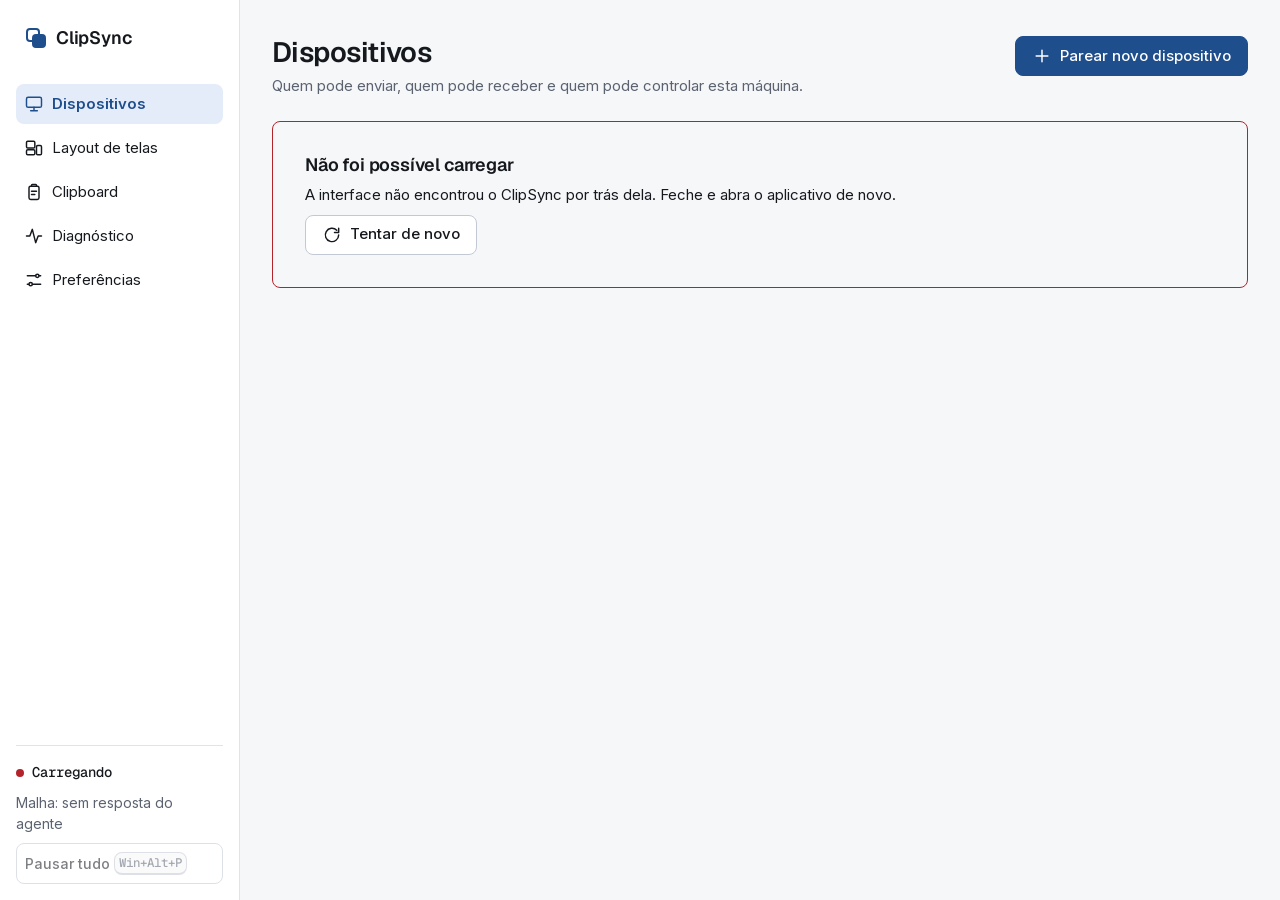
==== commit 5e5e1dd8: "mostra a versão na barra lateral, compacta o rodapé e aplica o tema salvo também no onboarding" ====
--- a/crates/clipsync-app/ui/index.html
+++ b/crates/clipsync-app/ui/index.html
@@ -31,7 +31,10 @@
   <aside class="lateral" id="lateral">
     <div class="marca">
       <svg viewBox="0 0 24 24" fill="none" stroke="currentColor" stroke-width="2" stroke-linejoin="round" aria-hidden="true"><rect x="3" y="3" width="12" height="12" rx="3"/><rect x="9" y="9" width="12" height="12" rx="3" fill="currentColor"/></svg>
-      ClipSync
+      <div class="marca__texto">
+        <span>ClipSync</span>
+        <small class="mono" id="app-versao"></small>
+      </div>
     </div>
 
     <nav aria-label="Seções">
@@ -45,16 +48,11 @@
     </nav>
 
     <div class="estado-lateral" aria-label="Estado da malha">
-      <dl>
-        <div>
-          <dt>Esta máquina</dt>
-          <dd><strong id="maquina-nome">Carregando</strong> <span class="mono muted" id="maquina-impressao"></span></dd>
-        </div>
-        <div>
-          <dt>Malha</dt>
-          <dd><span id="malha" role="status"><span class="esqueleto"></span></span></dd>
-        </div>
-      </dl>
+      <p class="estado-lateral__maquina">
+        <span class="ponto" id="maquina-ponto" data-estado="neutro" aria-hidden="true"></span>
+        <strong class="mono" id="maquina-nome">Carregando</strong>
+      </p>
+      <p class="nota" id="malha" role="status"><span class="esqueleto"></span></p>
       <button class="btn btn--secundario btn--bloco" id="pausar" type="button" aria-pressed="false" disabled>
         <span class="btn__rotulo" id="pausar-rotulo">Pausar tudo</span>
         <kbd>Win+Alt+P</kbd>
--- a/crates/clipsync-app/ui/css/app.css
+++ b/crates/clipsync-app/ui/css/app.css
@@ -150,6 +150,19 @@
   color: var(--accent);
 }
 
+.marca__texto {
+  display: flex;
+  flex-direction: column;
+}
+
+.marca__texto small {
+  color: var(--muted);
+  font-size: var(--fs-xs);
+  font-weight: 400;
+  letter-spacing: 0;
+  line-height: 1.3;
+}
+
 .menu {
   display: flex;
   flex-direction: column;
@@ -191,28 +204,57 @@
   font-size: var(--fs-sm);
 }
 
-.estado-lateral dl {
-  display: grid;
-  gap: var(--s-1);
-  margin: 0;
-}
-
-.estado-lateral dt {
-  color: var(--muted);
-  font-size: var(--fs-xs);
-}
-
-.estado-lateral dd {
-  margin: 0;
+.estado-lateral__maquina {
+  display: flex;
+  align-items: center;
+  gap: var(--s-2);
   overflow-wrap: anywhere;
+}
+
+.estado-lateral__maquina strong {
+  font-weight: 500;
 }
 
 .estado-lateral .esqueleto {
   width: 128px;
 }
 
-.estado-lateral dd strong {
-  font-weight: 600;
+/* Ponto de estado: o texto ao lado diz o mesmo, a cor só reforça */
+
+.ponto {
+  flex: none;
+  width: 8px;
+  height: 8px;
+  border-radius: 50%;
+  background: var(--muted);
+}
+
+.ponto[data-estado="ok"] {
+  background: var(--ok);
+}
+
+.ponto[data-estado="aviso"] {
+  background: var(--warn);
+}
+
+.ponto[data-estado="erro"] {
+  background: var(--err);
+}
+
+/* "Pausar tudo" e a tecla de atalho na mesma linha; a tecla desce se não couber */
+
+.estado-lateral .btn {
+  flex-wrap: wrap;
+  justify-content: flex-start;
+  gap: var(--s-1);
+  min-height: 36px;
+  padding-inline: var(--s-2);
+  font-size: var(--fs-sm);
+  text-align: left;
+}
+
+.estado-lateral .btn__rotulo {
+  white-space: nowrap;
 }
 
 /* Conteúdo */
--- a/crates/clipsync-app/ui/css/components.css
+++ b/crates/clipsync-app/ui/css/components.css
@@ -493,3 +493,23 @@
     opacity: 0.45;
   }
 }
+
+/* Girador: indicador de espera fora de botão (mesma animação do botão ocupado) */
+
+.girador {
+  display: inline-block;
+  width: 16px;
+  height: 16px;
+  flex: none;
+  border: 2px solid var(--muted);
+  border-right-color: transparent;
+  border-radius: 50%;
+  animation: girar 0.8s linear infinite;
+}
+
+@media (prefers-reduced-motion: reduce) {
+  .girador {
+    animation-duration: 1.6s !important;
+    animation-iteration-count: infinite !important;
+  }
+}
--- a/crates/clipsync-app/ui/css/telas/onboarding.css
+++ b/crates/clipsync-app/ui/css/telas/onboarding.css
@@ -1 +1,95 @@
 /* Tela: onboarding. Só tokens de tokens.css; classes prefixadas com .onboarding. */
+
+.onboarding {
+  display: flex;
+  flex-direction: column;
+  gap: var(--s-4);
+  padding-top: var(--s-4);
+}
+
+.onboarding__marca {
+  color: var(--muted);
+  font-size: var(--fs-sm);
+  font-weight: 500;
+}
+
+.onboarding__passos {
+  display: flex;
+  flex-wrap: wrap;
+  gap: var(--s-2) var(--s-4);
+  margin: 0;
+  padding: 0;
+  list-style: none;
+  color: var(--muted);
+  font-size: var(--fs-sm);
+}
+
+.onboarding__passos li {
+  display: flex;
+  align-items: center;
+  gap: var(--s-2);
+}
+
+.onboarding__passos li[aria-current="step"] {
+  color: var(--text);
+  font-weight: 600;
+}
+
+.onboarding__numero {
+  display: inline-flex;
+  align-items: center;
+  justify-content: center;
+  width: 24px;
+  height: 24px;
+  border: 1px solid var(--line-strong);
+  border-radius: var(--raio);
+  font-family: var(--font-mono);
+  font-size: var(--fs-xs);
+  font-variant-numeric: tabular-nums;
+}
+
+.onboarding__passos li[aria-current="step"] .onboarding__numero {
+  background: var(--accent);
+  border-color: var(--accent);
+  color: var(--accent-text);
+}
+
+.onboarding__passo--feito .onboarding__numero {
+  background: var(--accent-soft);
+  border-color: var(--accent-soft);
+  color: var(--accent);
+}
+
+.onboarding__impressao {
+  font-size: var(--fs-lg);
+  letter-spacing: 0.04em;
+}
+
+.onboarding__modulos {
+  display: grid;
+  gap: var(--s-3);
+}
+
+.onboarding__resultados {
+  display: flex;
+  flex-direction: column;
+  gap: var(--s-3);
+  margin: 0;
+  padding: 0;
+  list-style: none;
+}
+
+.onboarding__resultados li {
+  display: flex;
+  flex-direction: column;
+  gap: var(--s-1);
+  padding-top: var(--s-3);
+  border-top: 1px solid var(--line);
+}
+
+.onboarding__resultado-topo {
+  display: flex;
+  flex-wrap: wrap;
+  align-items: center;
+  gap: var(--s-2);
+}
--- a/crates/clipsync-app/ui/css/telas/dispositivos.css
+++ b/crates/clipsync-app/ui/css/telas/dispositivos.css
@@ -7,9 +7,10 @@
 }
 
 .dispositivos__nome {
-  display: flex;
-  flex-direction: column;
-  gap: 2px;
+  display: inline-flex;
+  align-items: baseline;
+  gap: var(--s-2);
+  white-space: nowrap;
 }
 
 .dispositivos__nome strong {
@@ -20,10 +21,13 @@
   font-size: var(--fs-xs);
 }
 
-.dispositivos__sub {
-  display: block;
-  color: var(--muted);
-  font-size: var(--fs-xs);
+/* Linhas com a altura de uma linha de texto */
+
+.dispositivos .tabela td {
+  padding-top: var(--s-2);
+  padding-bottom: var(--s-2);
+  white-space: nowrap;
+  vertical-align: middle;
 }
 
 .dispositivos__passos {
--- a/crates/clipsync-app/ui/css/telas/pareamento.css
+++ b/crates/clipsync-app/ui/css/telas/pareamento.css
@@ -1 +1,49 @@
 /* Tela: pareamento. Só tokens de tokens.css; classes prefixadas com .pareamento. */
+
+.pareamento {
+  display: flex;
+  flex-direction: column;
+  gap: var(--s-4);
+}
+
+.pareamento__corpo {
+  max-width: 720px;
+}
+
+.pareamento__codigo {
+  margin: 0;
+  padding: var(--s-3) var(--s-4);
+  border: 1px dashed var(--line-strong);
+  border-radius: var(--raio);
+  font-family: var(--font-mono);
+  font-size: var(--fs-codigo);
+  font-variant-numeric: tabular-nums;
+  font-weight: 500;
+  letter-spacing: 0.08em;
+  line-height: 1.2;
+  text-align: center;
+}
+
+.pareamento__tempo {
+  font-family: var(--font-mono);
+  font-variant-numeric: tabular-nums;
+}
+
+.pareamento__enderecos {
+  display: flex;
+  flex-direction: column;
+  gap: var(--s-1);
+  margin: 0;
+  padding: 0;
+  list-style: none;
+}
+
+.pareamento__passo {
+  display: flex;
+  align-items: center;
+  gap: var(--s-2);
+}
+
+.pareamento__par {
+  overflow-wrap: anywhere;
+}
--- a/crates/clipsync-app/ui/css/telas/layout.css
+++ b/crates/clipsync-app/ui/css/telas/layout.css
@@ -1 +1,238 @@
 /* Tela: layout. Só tokens de tokens.css; classes prefixadas com .layout. */
+
+.layout {
+  display: flex;
+  flex-direction: column;
+  gap: var(--s-4);
+}
+
+.layout__canvas {
+  min-height: 320px;
+  overflow: hidden;
+  border-radius: var(--raio) var(--raio) 0 0;
+  background: var(--bg);
+}
+
+.layout__canvas--inerte {
+  min-height: 240px;
+  opacity: 0.55;
+  background: var(--bg) radial-gradient(circle, var(--line-strong) 1px, transparent 1.5px) 0 0 / 16px 16px;
+}
+
+.layout__svg {
+  display: block;
+  font-family: var(--font-mono);
+  font-size: var(--fs-xs);
+  font-variant-numeric: tabular-nums;
+}
+
+.layout__ponto {
+  fill: var(--line-strong);
+}
+
+.layout__fundo {
+  stroke: none;
+}
+
+.layout__legenda {
+  padding: var(--s-2) var(--s-4) var(--s-3);
+}
+
+/* Dispositivos e monitores */
+
+.layout__dispositivo {
+  cursor: grab;
+  outline: none;
+}
+
+.layout__dispositivo--arrastando {
+  cursor: grabbing;
+}
+
+.layout__dispositivo:focus-visible .layout__monitor {
+  stroke: var(--focus);
+  stroke-width: 3;
+}
+
+.layout__monitor {
+  fill: var(--panel);
+  stroke: var(--line-strong);
+  stroke-width: 2;
+  transition: stroke var(--dur) var(--ease);
+}
+
+.layout__dispositivo--eu .layout__monitor {
+  stroke: var(--accent);
+}
+
+.layout__dispositivo--fora .layout__monitor {
+  stroke-dasharray: 6 4;
+  fill: var(--bg);
+}
+
+.layout__dispositivo--selecionado .layout__monitor {
+  fill: var(--accent-soft);
+}
+
+.layout__monitor--fantasma {
+  stroke-dasharray: 4 4;
+  fill: transparent;
+}
+
+.layout__nome {
+  fill: var(--text);
+  font-family: var(--font-sans);
+  font-size: var(--fs-sm);
+  font-weight: 600;
+  pointer-events: none;
+}
+
+.layout__texto {
+  fill: var(--text);
+  pointer-events: none;
+}
+
+.layout__texto--fraco {
+  fill: var(--muted);
+}
+
+/* Bordas clicáveis, travadas e seleção */
+
+.layout__borda {
+  fill: transparent;
+  cursor: crosshair;
+  outline: none;
+  transition: fill var(--dur) var(--ease);
+}
+
+.layout__borda:hover,
+.layout__borda:focus-visible {
+  fill: var(--accent-soft);
+}
+
+.layout__borda--selecionada {
+  fill: var(--accent-soft);
+}
+
+.layout__travada {
+  stroke: var(--warn);
+  stroke-width: 4;
+  stroke-dasharray: 2 6;
+  stroke-linecap: round;
+  pointer-events: stroke;
+  cursor: not-allowed;
+}
+
+.layout__segmento {
+  stroke: var(--accent);
+  stroke-width: 5;
+  stroke-linecap: round;
+}
+
+.layout__segmento--selecionado {
+  stroke: var(--accent);
+  stroke-width: 6;
+  pointer-events: none;
+}
+
+.layout__alca {
+  fill: var(--panel);
+  stroke: var(--accent);
+  stroke-width: 2;
+  cursor: ew-resize;
+  outline: none;
+}
+
+.layout__alca:hover,
+.layout__alca:focus-visible {
+  fill: var(--accent);
+}
+
+.layout__alca:focus-visible {
+  stroke: var(--focus);
+  stroke-width: 3;
+}
+
+/* Ligações */
+
+.layout__ligacao {
+  cursor: pointer;
+}
+
+.layout__fio {
+  stroke: var(--accent);
+  stroke-width: 2;
+  opacity: 0.7;
+}
+
+.layout__no {
+  fill: var(--accent);
+}
+
+.layout__ligacao--ativa .layout__fio {
+  opacity: 1;
+  stroke-width: 3;
+}
+
+.layout__ligacao--problema .layout__fio,
+.layout__ligacao--problema .layout__segmento {
+  stroke: var(--err);
+}
+
+.layout__ligacao--problema .layout__no {
+  fill: var(--err);
+}
+
+/* Painel, lista e rodapé */
+
+.layout__painel:empty {
+  display: none;
+}
+
+.layout__trecho {
+  display: flex;
+  flex-wrap: wrap;
+  align-items: center;
+  gap: var(--s-2);
+}
+
+.layout__pct {
+  width: 88px;
+}
+
+.layout__atalho {
+  width: auto;
+  min-width: 160px;
+}
+
+.layout__estatisticas {
+  padding-top: var(--s-3);
+  border-top: 1px solid var(--line);
+}
+
+.layout__vazio .estado {
+  border: 0;
+  padding: var(--s-3) 0 0;
+}
+
+.layout__rodape {
+  display: grid;
+  grid-template-columns: repeat(auto-fit, minmax(240px, 1fr));
+  gap: var(--s-4);
+}
+
+.layout__grupo {
+  display: flex;
+  flex-direction: column;
+  align-items: flex-start;
+  gap: var(--s-2);
+}
+
+.layout__resultados {
+  display: flex;
+  flex-direction: column;
+  gap: var(--s-2);
+  margin: 0;
+  padding: 0;
+  list-style: none;
+}
--- a/crates/clipsync-app/ui/css/telas/clipboard.css
+++ b/crates/clipsync-app/ui/css/telas/clipboard.css
@@ -1 +1,102 @@
 /* Tela: clipboard. Só tokens de tokens.css; classes prefixadas com .clipboard. */
+
+.clipboard {
+  display: flex;
+  flex-direction: column;
+  gap: var(--s-4);
+}
+
+.clipboard__modo {
+  display: flex;
+  flex-direction: column;
+  align-items: flex-start;
+  gap: var(--s-2);
+  padding-top: var(--s-3);
+  border-top: 1px solid var(--line);
+}
+
+.clipboard__modo[aria-busy="true"] {
+  cursor: progress;
+}
+
+.clipboard__interruptores {
+  display: flex;
+  flex-direction: column;
+  gap: var(--s-3);
+  padding-top: var(--s-3);
+  border-top: 1px solid var(--line);
+}
+
+.clipboard__caixa {
+  display: flex;
+  flex-direction: column;
+  margin: 0;
+  padding: 0;
+  list-style: none;
+}
+
+.clipboard__item {
+  display: flex;
+  flex-direction: column;
+  gap: var(--s-2);
+  padding: var(--s-3) 0;
+  border-top: 1px solid var(--line);
+}
+
+.clipboard__item-topo {
+  display: flex;
+  flex-wrap: wrap;
+  align-items: center;
+  justify-content: space-between;
+  gap: var(--s-2) var(--s-3);
+}
+
+.clipboard__item-meta {
+  display: flex;
+  flex-wrap: wrap;
+  align-items: center;
+  gap: var(--s-2) var(--s-3);
+  min-width: 0;
+  font-size: var(--fs-sm);
+}
+
+.clipboard__item-meta strong {
+  font-weight: 600;
+}
+
+.clipboard__item-acoes {
+  display: flex;
+  flex-wrap: wrap;
+  gap: var(--s-1);
+}
+
+.clipboard__previa-area:empty {
+  display: none;
+}
+
+.clipboard__previa {
+  margin: 0;
+  padding: var(--s-2) var(--s-3);
+  border: 1px solid var(--line);
+  border-radius: var(--raio);
+  background: var(--bg);
+  font-family: var(--font-mono);
+  font-size: var(--fs-sm);
+  line-height: 1.5;
+  white-space: pre-wrap;
+  overflow-wrap: anywhere;
+}
+
+.clipboard__retencao {
+  padding-top: var(--s-3);
+  border-top: 1px solid var(--line);
+}
+
+.clipboard__resultados {
+  display: flex;
+  flex-direction: column;
+  gap: var(--s-2);
+  margin: 0;
+  padding: 0;
+  list-style: none;
+}
--- a/crates/clipsync-app/ui/css/telas/diagnostico.css
+++ b/crates/clipsync-app/ui/css/telas/diagnostico.css
@@ -1 +1,57 @@
 /* Tela: diagnostico. Só tokens de tokens.css; classes prefixadas com .diagnostico. */
+
+.diagnostico {
+  display: flex;
+  flex-direction: column;
+  gap: var(--s-4);
+}
+
+.diagnostico__blocos {
+  display: flex;
+  flex-direction: column;
+  gap: var(--s-3);
+}
+
+.diagnostico__kv {
+  grid-template-columns: minmax(140px, 220px) minmax(0, 1fr);
+}
+
+.diagnostico__item {
+  display: flex;
+  flex-wrap: wrap;
+  align-items: flex-start;
+  gap: var(--s-1) var(--s-2);
+}
+
+.diagnostico__item .selo {
+  flex: none;
+}
+
+.diagnostico__enderecos {
+  display: flex;
+  flex-wrap: wrap;
+  gap: var(--s-1) var(--s-3);
+  margin: 0;
+  padding: 0;
+  list-style: none;
+}
+
+.diagnostico__vazio .estado {
+  border: 0;
+  padding: 0;
+}
+
+.diagnostico__previa {
+  max-height: 320px;
+  margin: 0;
+  padding: var(--s-3);
+  overflow: auto;
+  border: 1px solid var(--line);
+  border-radius: var(--raio);
+  background: var(--bg);
+  font-family: var(--font-mono);
+  font-size: var(--fs-xs);
+  line-height: 1.5;
+  white-space: pre-wrap;
+  overflow-wrap: anywhere;
+}
--- a/crates/clipsync-app/ui/css/telas/preferencias.css
+++ b/crates/clipsync-app/ui/css/telas/preferencias.css
@@ -1 +1,34 @@
 /* Tela: preferencias. Só tokens de tokens.css; classes prefixadas com .preferencias. */
+
+.preferencias {
+  display: flex;
+  flex-direction: column;
+  gap: var(--s-4);
+}
+
+.preferencias__lista {
+  display: flex;
+  flex-direction: column;
+  gap: var(--s-3);
+}
+
+.preferencias__campo {
+  display: flex;
+  flex-direction: column;
+  align-items: flex-start;
+  gap: var(--s-2);
+}
+
+.preferencias__alternativa {
+  display: flex;
+  flex-direction: column;
+  align-items: flex-start;
+  gap: var(--s-2);
+  padding-top: var(--s-3);
+  border-top: 1px solid var(--line);
+}
+
+.preferencias__credito {
+  padding-top: var(--s-3);
+  border-top: 1px solid var(--line);
+}
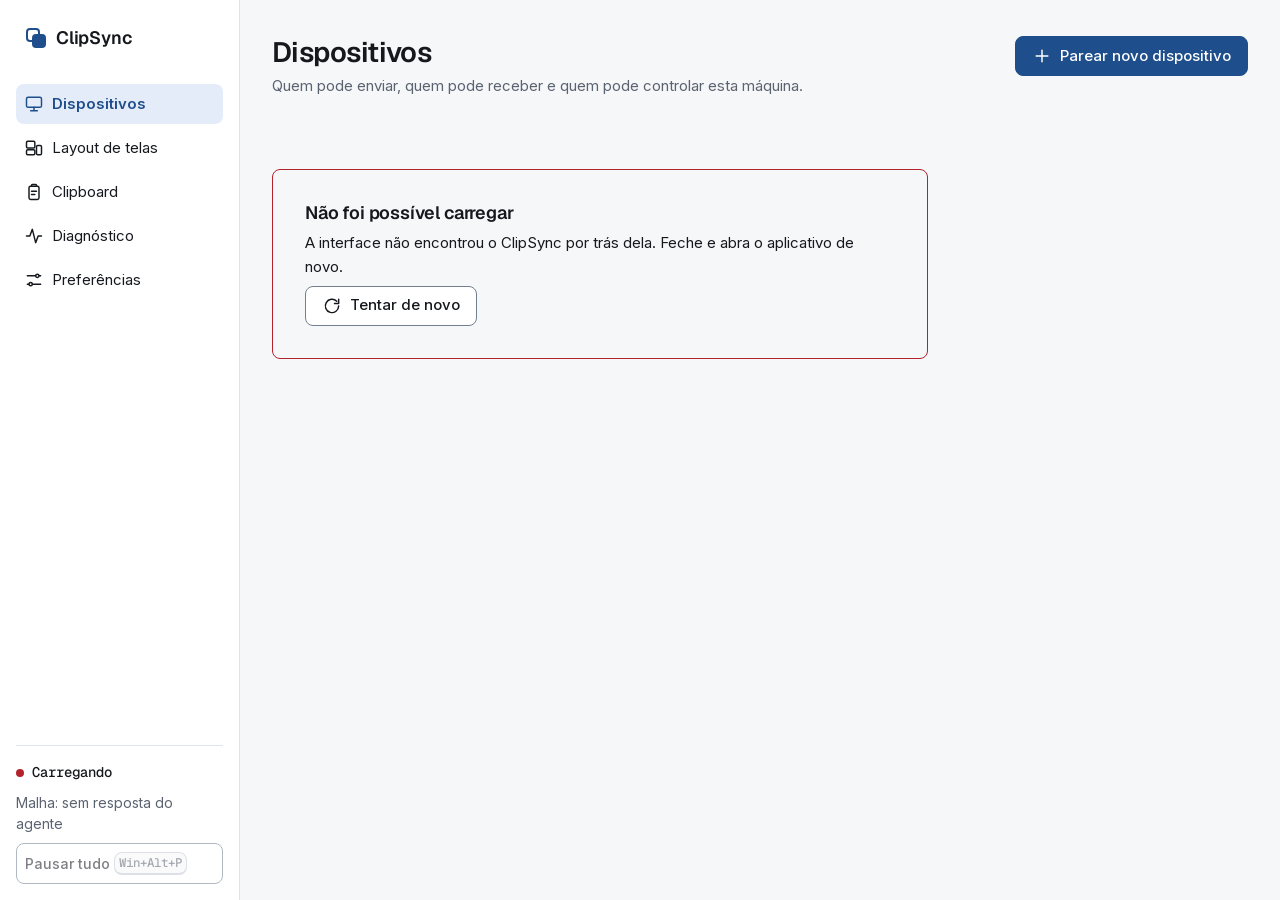
==== commit 6cc1384a: "adiciona configuração de módulos e corrige controle na versão 0.4.0" ====
--- a/crates/clipsync-app/ui/index.html
+++ b/crates/clipsync-app/ui/index.html
@@ -47,13 +47,13 @@
       </ul>
     </nav>
 
-    <div class="estado-lateral" aria-label="Estado da malha">
+    <div class="estado-lateral" role="region" aria-label="Estado da malha">
       <p class="estado-lateral__maquina">
         <span class="ponto" id="maquina-ponto" data-estado="neutro" aria-hidden="true"></span>
         <strong class="mono" id="maquina-nome">Carregando</strong>
       </p>
       <p class="nota" id="malha" role="status"><span class="esqueleto"></span></p>
-      <button class="btn btn--secundario btn--bloco" id="pausar" type="button" aria-pressed="false" disabled>
+      <button class="btn btn--secundario btn--bloco" id="pausar" type="button" disabled>
         <span class="btn__rotulo" id="pausar-rotulo">Pausar tudo</span>
         <kbd>Win+Alt+P</kbd>
       </button>
--- a/crates/clipsync-app/ui/css/tokens.css
+++ b/crates/clipsync-app/ui/css/tokens.css
@@ -10,6 +10,7 @@
   --muted: #5b6270;
   --line: #dfe3ea;
   --line-strong: #c3c9d4;
+  --control-border: #737f90;
 
   --accent: #1f4e8c;
   --accent-hover: #1a427a;
@@ -67,6 +68,7 @@
     --muted: #9aa3b2;
     --line: #2a3039;
     --line-strong: #3a4250;
+  --control-border: #758196;
 
     --accent: #7fb0f0;
     --accent-hover: #98c0f4;
@@ -97,6 +99,7 @@
   --muted: #9aa3b2;
   --line: #2a3039;
   --line-strong: #3a4250;
+  --control-border: #758196;
 
   --accent: #7fb0f0;
   --accent-hover: #98c0f4;
--- a/crates/clipsync-app/ui/css/app.css
+++ b/crates/clipsync-app/ui/css/app.css
@@ -69,6 +69,9 @@
 
 .so-leitor {
   position: absolute;
+  top: 0;
+  left: 0;
+  clip-path: inset(50%);
   width: 1px;
   height: 1px;
   margin: -1px;
@@ -254,12 +257,13 @@
 }
 
 .estado-lateral .btn__rotulo {
-  white-space: nowrap;
+  white-space: normal;
 }
 
 /* Conteúdo */
 
 .conteudo {
+  container: conteudo / inline-size;
   min-width: 0;
   overflow-y: auto;
   padding: var(--pad-y) var(--gutter);
@@ -274,7 +278,22 @@
 }
 
 .app[data-lateral="oculta"] .pagina {
-  max-width: 640px;
+  max-width: 720px;
+  width: 100%;
+  margin: auto;
+}
+
+/* Sem barra lateral (onboarding), o cartão fica centrado na janela; se passar da altura, a janela rola */
+
+.app[data-lateral="oculta"] .conteudo {
+  display: flex;
+  flex-direction: column;
+}
+
+.app[data-lateral="oculta"] #tela {
+  display: flex;
+  flex: 1 0 auto;
+  flex-direction: column;
 }
 
 .cabecalho {
@@ -313,19 +332,59 @@
 
 @media (max-width: 640px) {
   .app {
-    grid-template-columns: minmax(0, 1fr);
-    grid-template-rows: auto minmax(0, 1fr);
+    display: block;
+    height: auto;
+    min-height: 100dvh;
   }
 
   .lateral {
+    padding: var(--s-2) var(--s-3);
+    gap: var(--s-2);
     border-right: 0;
     border-bottom: 1px solid var(--line);
-    max-height: 50dvh;
+    overflow: visible;
+  }
+
+  .marca {
+    padding: 0;
   }
 
   .menu {
     flex-direction: row;
     flex-wrap: wrap;
+    gap: var(--s-1);
+  }
+
+  .menu a {
+    padding-inline: var(--s-2);
+    min-height: 36px;
+  }
+
+  .estado-lateral {
+    display: grid;
+    grid-template-columns: minmax(0, 1fr) auto;
+    gap: var(--s-1) var(--s-2);
+    margin: 0;
+    padding-top: var(--s-2);
+  }
+
+  .estado-lateral .btn {
+    grid-column: 1 / -1;
+    width: auto;
+    justify-self: start;
+  }
+
+  .conteudo {
+    overflow: visible;
+    padding-block: var(--s-3);
+  }
+
+  .cabecalho__acoes {
+    width: 100%;
+  }
+
+  .cabecalho__acoes .btn {
+    flex: 1 1 auto;
   }
 }
 
@@ -349,6 +408,22 @@
 
 /* Utilitários de composição */
 
+/* Duas colunas: a principal e um painel lateral. Abaixo de ~1100 px de janela (780 px úteis no conteúdo) vira uma coluna.
+   A largura do painel vem de --col-lado; .colunas--unica força uma coluna só (ex.: sem painel). */
+
+.colunas {
+  display: grid;
+  grid-template-columns: minmax(0, 1fr);
+  align-items: start;
+  gap: var(--s-4);
+}
+
+@container conteudo (min-width: 780px) {
+  .colunas:not(.colunas--unica) {
+    grid-template-columns: minmax(0, 1fr) var(--col-lado, 288px);
+  }
+}
+
 .pilha {
   display: flex;
   flex-direction: column;
@@ -374,7 +449,7 @@
 
 .kv {
   display: grid;
-  grid-template-columns: minmax(120px, 200px) minmax(0, 1fr);
+  grid-template-columns: minmax(88px, 30%) minmax(0, 1fr);
   gap: var(--s-2) var(--s-4);
   margin: 0;
 }
@@ -463,5 +538,44 @@
 }
 
 .app[data-lateral="oculta"] .aviso-agente {
-  max-width: 640px;
-}
+  width: 100%;
+  max-width: 720px;
+}
+
+/* O texto de travessia usa grade: a base de 240 px dos parágrafos do aviso é horizontal. */
+.travessia__texto {
+  display: grid;
+  gap: var(--s-2);
+  width: 100%;
+  min-width: 0;
+  overflow-wrap: anywhere;
+}
+
+.travessia__texto > .btn {
+  justify-self: start;
+}
+
+.anunciador {
+  position: relative;
+  height: 0;
+  min-height: 0;
+}
+
+.area__conteudo {
+  min-width: 0;
+}
+
+@container conteudo (max-width: 360px) {
+  .kv {
+    grid-template-columns: minmax(0, 1fr);
+    gap: var(--s-1);
+  }
+
+  .kv dd + dt {
+    margin-top: var(--s-2);
+  }
+
+  .estado {
+    padding: var(--s-3);
+  }
+}
--- a/crates/clipsync-app/ui/css/components.css
+++ b/crates/clipsync-app/ui/css/components.css
@@ -3,13 +3,15 @@
 /* Botão: .btn--primario | --secundario | --perigo | --discreto */
 
 .btn {
+  max-width: 100%;
+  overflow-wrap: anywhere;
   display: inline-flex;
   align-items: center;
   justify-content: center;
   gap: var(--s-2);
   min-height: 40px;
   padding: var(--s-2) var(--s-3);
-  border: 1px solid var(--line-strong);
+  border: 1px solid var(--control-border);
   border-radius: var(--raio);
   background: var(--panel);
   color: var(--text);
@@ -37,12 +39,21 @@
 }
 
 .btn--perigo {
+  background: transparent;
+  border-color: var(--err);
+  color: var(--err);
+}
+
+.dialogo .btn--perigo {
   background: var(--err);
-  border-color: var(--err);
   color: var(--err-text);
 }
 
 .btn--perigo:hover:not(:disabled) {
+  background: var(--err-soft);
+}
+
+.dialogo .btn--perigo:hover:not(:disabled) {
   background: var(--err);
   filter: brightness(0.92);
 }
@@ -157,6 +168,7 @@
 /* Cartão */
 
 .cartao {
+  min-width: 0;
   display: flex;
   flex-direction: column;
   gap: var(--s-3);
@@ -196,6 +208,7 @@
 }
 
 .opcao__texto {
+  min-width: 0;
   display: flex;
   flex-direction: column;
   gap: var(--s-1);
@@ -218,7 +231,7 @@
   width: 40px;
   height: 24px;
   margin: 0;
-  border: 1px solid var(--line-strong);
+  border: 1px solid var(--control-border);
   border-radius: var(--raio);
   background: var(--line);
   cursor: pointer;
@@ -280,10 +293,11 @@
 }
 
 .entrada {
+  min-width: 0;
   width: 100%;
   min-height: 40px;
   padding: var(--s-2) var(--s-3);
-  border: 1px solid var(--line-strong);
+  border: 1px solid var(--control-border);
   border-radius: var(--raio);
   background: var(--panel);
   color: var(--text);
@@ -312,6 +326,8 @@
 
 .segmentado {
   display: inline-flex;
+  flex-wrap: wrap;
+  max-width: 100%;
   gap: var(--s-1);
   padding: var(--s-1);
   border: 1px solid var(--line);
@@ -333,6 +349,7 @@
 }
 
 .segmentado__opcao span {
+  border: 1px solid transparent;
   display: flex;
   align-items: center;
   min-height: 32px;
@@ -357,6 +374,9 @@
 }
 
 .segmentado__opcao input:checked + span {
+  border-color: currentColor;
+  text-decoration: underline;
+  text-underline-offset: 3px;
   background: var(--accent-soft);
   color: var(--accent);
   font-weight: 600;
@@ -370,6 +390,9 @@
 /* Tabela */
 
 .tabela {
+  position: relative;
+  min-width: 0;
+  max-width: 100%;
   overflow-x: auto;
 }
 
@@ -513,3 +536,33 @@
     animation-iteration-count: infinite !important;
   }
 }
+
+.btn__rotulo {
+  min-width: 0;
+}
+
+.interruptor[aria-busy="true"],
+.segmentado[aria-busy="true"] {
+  cursor: progress;
+}
+
+.segmentado__opcao {
+  min-width: 0;
+  max-width: 100%;
+}
+
+@media (max-width: 640px) {
+  .cartao {
+    padding: var(--s-3);
+  }
+
+  .cartao--plano {
+    padding: 0;
+  }
+
+  .segmentado__opcao span {
+    white-space: normal;
+    overflow-wrap: anywhere;
+    padding-inline: var(--s-2);
+  }
+}
--- a/crates/clipsync-app/ui/css/telas/onboarding.css
+++ b/crates/clipsync-app/ui/css/telas/onboarding.css
@@ -1,22 +1,32 @@
 /* Tela: onboarding. Só tokens de tokens.css; classes prefixadas com .onboarding. */
 
-.onboarding {
+.onboarding__cartao {
+  gap: var(--s-4);
+  container-type: inline-size;
+}
+
+.onboarding__topo {
   display: flex;
-  flex-direction: column;
-  gap: var(--s-4);
-  padding-top: var(--s-4);
+  flex-wrap: wrap;
+  align-items: center;
+  justify-content: space-between;
+  gap: var(--s-2) var(--s-4);
+  padding-bottom: var(--s-3);
+  border-bottom: 1px solid var(--line);
 }
 
 .onboarding__marca {
-  color: var(--muted);
-  font-size: var(--fs-sm);
-  font-weight: 500;
+  font-family: var(--font-head);
+  font-size: var(--fs-lg);
+  font-weight: 600;
+  letter-spacing: -0.01em;
 }
 
 .onboarding__passos {
   display: flex;
   flex-wrap: wrap;
-  gap: var(--s-2) var(--s-4);
+  align-items: center;
+  gap: var(--s-2);
   margin: 0;
   padding: 0;
   list-style: none;
@@ -28,6 +38,14 @@
   display: flex;
   align-items: center;
   gap: var(--s-2);
+}
+
+/* Linha entre um passo e o seguinte */
+.onboarding__passos li + li::before {
+  content: "";
+  width: var(--s-4);
+  height: 1px;
+  background: var(--line-strong);
 }
 
 .onboarding__passos li[aria-current="step"] {
@@ -42,10 +60,16 @@
   width: 24px;
   height: 24px;
   border: 1px solid var(--line-strong);
-  border-radius: var(--raio);
+  border-radius: 50%;
   font-family: var(--font-mono);
   font-size: var(--fs-xs);
   font-variant-numeric: tabular-nums;
+}
+
+.onboarding__numero .icone {
+  width: 14px;
+  height: 14px;
+  stroke-width: 2.5;
 }
 
 .onboarding__passos li[aria-current="step"] .onboarding__numero {
@@ -55,9 +79,13 @@
 }
 
 .onboarding__passo--feito .onboarding__numero {
-  background: var(--accent-soft);
-  border-color: var(--accent-soft);
-  color: var(--accent);
+  background: var(--accent);
+  border-color: var(--accent);
+  color: var(--accent-text);
+}
+
+.onboarding__impressao-bloco {
+  gap: var(--s-1);
 }
 
 .onboarding__impressao {
@@ -65,31 +93,71 @@
   letter-spacing: 0.04em;
 }
 
+/* Os dois módulos lado a lado; o ligado ganha destaque */
+
 .onboarding__modulos {
   display: grid;
+  grid-template-columns: repeat(2, minmax(0, 1fr));
+  align-items: start;
   gap: var(--s-3);
 }
 
+.onboarding__modulo {
+  box-shadow: none;
+}
+
+.onboarding__modulo--ligado {
+  border-color: var(--accent);
+  background: var(--accent-soft);
+}
+
+@container (max-width: 560px) {
+  .onboarding__modulos {
+    grid-template-columns: minmax(0, 1fr);
+  }
+}
+
+/* Resultados do teste: módulo e detalhe à esquerda, selo à direita */
+
 .onboarding__resultados {
-  display: flex;
-  flex-direction: column;
-  gap: var(--s-3);
   margin: 0;
   padding: 0;
   list-style: none;
+  border: 1px solid var(--line);
+  border-radius: var(--raio);
 }
 
 .onboarding__resultados li {
   display: flex;
-  flex-direction: column;
-  gap: var(--s-1);
-  padding-top: var(--s-3);
+  flex-wrap: wrap;
+  align-items: center;
+  justify-content: space-between;
+  gap: var(--s-1) var(--s-3);
+  padding: var(--s-2) var(--s-3);
+}
+
+.onboarding__resultados li + li {
   border-top: 1px solid var(--line);
 }
 
-.onboarding__resultado-topo {
+.onboarding__resultado-texto {
+  display: flex;
+  flex-direction: column;
+  flex: 1 1 280px;
+  min-width: 0;
+}
+
+.onboarding__rodape {
   display: flex;
   flex-wrap: wrap;
   align-items: center;
   gap: var(--s-2);
 }
+
+.onboarding__rodape > :last-child {
+  margin-left: auto;
+}
+
+.onboarding__cartao .pilha > :empty {
+  display: none;
+}
--- a/crates/clipsync-app/ui/css/telas/dispositivos.css
+++ b/crates/clipsync-app/ui/css/telas/dispositivos.css
@@ -6,10 +6,13 @@
   gap: var(--s-4);
 }
 
+.dispositivos__colunas {
+  --col-lado: 296px;
+}
+
 .dispositivos__nome {
   display: inline-flex;
-  align-items: baseline;
-  gap: var(--s-2);
+  flex-direction: column;
   white-space: nowrap;
 }
 
@@ -21,6 +24,12 @@
   font-size: var(--fs-xs);
 }
 
+.dispositivos__permissoes-celula {
+  display: flex;
+  flex-direction: column;
+  font-size: var(--fs-xs);
+}
+
 /* Linhas com a altura de uma linha de texto */
 
 .dispositivos .tabela td {
@@ -28,6 +37,11 @@
   padding-bottom: var(--s-2);
   white-space: nowrap;
   vertical-align: middle;
+}
+
+.dispositivos .tabela th,
+.dispositivos .tabela td {
+  padding-inline: var(--s-2);
 }
 
 .dispositivos__passos {
@@ -54,18 +68,41 @@
 .dispositivos__permissoes {
   display: flex;
   flex-direction: column;
-  gap: var(--s-3);
+  gap: var(--s-2);
 }
+
+.dispositivos__painel .cartao {
+  gap: var(--s-2);
+  padding: var(--s-3);
+}
+
+.dispositivos__impressao {
+  display: flex;
+  flex-direction: column;
+  gap: var(--s-1);
+  overflow-wrap: anywhere;
+}
+
+.dispositivos__detalhes summary {
+  cursor: pointer;
+  color: var(--muted);
+  font-size: var(--fs-sm);
+}
+
+.dispositivos__detalhes .kv {
+  grid-template-columns: minmax(0, auto) minmax(0, 1fr);
+  gap: var(--s-1) var(--s-2);
+  margin-top: var(--s-2);
+  font-size: var(--fs-sm);
+}
+
+/* Pausar, Reparear e Revogar empilhados, na largura do painel */
 
 .dispositivos__acoes {
   display: flex;
-  flex-wrap: wrap;
-  align-items: center;
+  flex-direction: column;
+  align-items: stretch;
   gap: var(--s-2);
   padding-top: var(--s-3);
   border-top: 1px solid var(--line);
 }
-
-.dispositivos__espaco {
-  flex: 1 1 auto;
-}
--- a/crates/clipsync-app/ui/css/telas/pareamento.css
+++ b/crates/clipsync-app/ui/css/telas/pareamento.css
@@ -6,22 +6,33 @@
   gap: var(--s-4);
 }
 
-.pareamento__corpo {
+.pareamento__colunas {
+  --col-lado: 376px;
+  align-items: stretch;
+}
+
+.pareamento__colunas.colunas--unica {
   max-width: 720px;
+}
+
+.pareamento__confirmacao {
+  align-items: center;
+  text-align: center;
+}
+
+.pareamento__decisao {
+  justify-content: center;
 }
 
 .pareamento__codigo {
   margin: 0;
-  padding: var(--s-3) var(--s-4);
-  border: 1px dashed var(--line-strong);
-  border-radius: var(--raio);
+  padding: var(--s-2) 0;
   font-family: var(--font-mono);
   font-size: var(--fs-codigo);
   font-variant-numeric: tabular-nums;
   font-weight: 500;
   letter-spacing: 0.08em;
   line-height: 1.2;
-  text-align: center;
 }
 
 .pareamento__tempo {
@@ -29,13 +40,32 @@
   font-variant-numeric: tabular-nums;
 }
 
+.pareamento__restante {
+  display: flex;
+  align-items: center;
+  justify-content: space-between;
+  gap: var(--s-3);
+}
+
 .pareamento__enderecos {
   display: flex;
   flex-direction: column;
-  gap: var(--s-1);
+  gap: var(--s-2);
   margin: 0;
   padding: 0;
   list-style: none;
+}
+
+.pareamento__endereco {
+  display: flex;
+  flex-wrap: wrap;
+  align-items: center;
+  justify-content: space-between;
+  gap: var(--s-2);
+  padding: var(--s-2) var(--s-3);
+  border-radius: var(--raio);
+  background: var(--bg);
+  font-size: var(--fs-lg);
 }
 
 .pareamento__passo {
@@ -47,3 +77,32 @@
 .pareamento__par {
   overflow-wrap: anywhere;
 }
+
+/* Painel de permissões: o botão Concluir fica no pé, à direita */
+
+.pareamento__permissoes {
+  align-self: stretch;
+  gap: var(--s-2);
+}
+
+.pareamento__permissoes .pilha {
+  gap: var(--s-2);
+}
+
+.pareamento__grupo {
+  color: var(--muted);
+  font-size: var(--fs-sm);
+  font-weight: 500;
+}
+
+.pareamento__grupo--separado {
+  padding-top: var(--s-3);
+  border-top: 1px solid var(--line);
+}
+
+.pareamento__concluir {
+  display: flex;
+  justify-content: flex-end;
+  margin-top: auto;
+  padding-top: var(--s-3);
+}
--- a/crates/clipsync-app/ui/css/telas/layout.css
+++ b/crates/clipsync-app/ui/css/telas/layout.css
@@ -1,13 +1,61 @@
 /* Tela: layout. Só tokens de tokens.css; classes prefixadas com .layout. */
 
+/* A tela troca de duas colunas (canvas, ligações) para uma pela largura do próprio conteúdo, não da janela:
+   50rem de conteúdo (800 px) equivale a uns 1100 px de janela com a lateral aberta. */
+
 .layout {
   display: flex;
   flex-direction: column;
   gap: var(--s-4);
+  container-type: inline-size;
+}
+
+.layout__corpo {
+  display: grid;
+  grid-template-columns: minmax(0, 1fr);
+  gap: var(--s-4);
+}
+
+/* Erro e esqueleto de carga ocupam a largura toda, não só a coluna do canvas. */
+.layout__corpo > :not(.layout__principal, .layout__simples, .layout__lateral, .layout__oferta) {
+  grid-column: 1 / -1;
+}
+
+.layout__oferta:not(:has(.aviso)) {
+  display: none;
+}
+
+.layout__principal,
+.layout__lateral {
+  display: flex;
+  flex-direction: column;
+  gap: var(--s-3);
+  min-width: 0;
+}
+
+@container (min-width: 50rem) {
+  .layout__corpo {
+    grid-template-columns: minmax(0, 1fr) minmax(17rem, 18rem);
+    align-items: stretch;
+  }
+
+  .layout__oferta {
+    grid-column: 1 / -1;
+  }
+
+  /* A coluna de ligações acompanha a altura do canvas: o cartão cresce até a base da barra de ações. */
+  .layout__lateral > .layout__area-ligacoes {
+    display: flex;
+    flex: 1;
+  }
+
+  .layout__lateral > .layout__area-ligacoes > .cartao {
+    flex: 1;
+  }
 }
 
 .layout__canvas {
-  min-height: 320px;
+  min-height: 440px;
   overflow: hidden;
   border-radius: var(--raio) var(--raio) 0 0;
   background: var(--bg);
@@ -35,7 +83,11 @@
 }
 
 .layout__legenda {
-  padding: var(--s-2) var(--s-4) var(--s-3);
+  padding: var(--s-2) var(--s-4);
+}
+
+.layout__palco {
+  position: relative;
 }
 
 /* Dispositivos e monitores */
@@ -183,10 +235,72 @@
   fill: var(--err);
 }
 
-/* Painel, lista e rodapé */
+/* Painel do dispositivo, popover da borda, ligações e barra de ações */
 
 .layout__painel:empty {
   display: none;
+}
+
+.layout__popover-area {
+  position: absolute;
+  inset: 0;
+  display: flex;
+  padding: var(--s-3);
+  pointer-events: none;
+}
+
+.layout__popover-area:empty {
+  display: none;
+}
+
+.layout__popover {
+  display: flex;
+  flex-direction: column;
+  gap: var(--s-2);
+  width: min(20rem, 100%);
+  max-height: 100%;
+  padding: var(--s-3);
+  overflow: auto;
+  border: 1px solid var(--line-strong);
+  border-radius: var(--raio);
+  background: var(--panel);
+  box-shadow: var(--elev);
+  pointer-events: auto;
+}
+
+.layout__popover--esq {
+  margin-right: auto;
+}
+
+.layout__popover--dir {
+  margin-left: auto;
+}
+
+.layout__popover--cima {
+  align-self: flex-start;
+}
+
+.layout__popover--baixo {
+  align-self: flex-end;
+}
+
+.layout__campo {
+  display: flex;
+  flex-direction: column;
+  gap: var(--s-1);
+}
+
+.layout__campo p {
+  margin: 0;
+}
+
+.layout__borda-texto {
+  font-size: var(--fs-sm);
+  overflow-wrap: anywhere;
+}
+
+.layout__popover-acoes {
+  justify-content: flex-end;
 }
 
 .layout__trecho {
@@ -215,20 +329,9 @@
   padding: var(--s-3) 0 0;
 }
 
-.layout__rodape {
-  display: grid;
-  grid-template-columns: repeat(auto-fit, minmax(240px, 1fr));
-  gap: var(--s-4);
-}
-
-.layout__grupo {
-  display: flex;
-  flex-direction: column;
-  align-items: flex-start;
-  gap: var(--s-2);
-}
-
-.layout__resultados {
+/* Ligações: um cartão com borda por ligação */
+
+.layout__ligacoes {
   display: flex;
   flex-direction: column;
   gap: var(--s-2);
@@ -236,3 +339,274 @@
   padding: 0;
   list-style: none;
 }
+
+.layout__lig {
+  display: flex;
+  flex-direction: column;
+  gap: var(--s-2);
+  padding: var(--s-3);
+  border: 1px solid var(--line);
+  border-radius: var(--raio);
+  background: var(--bg);
+}
+
+.layout__lig--selecionada {
+  border-color: var(--accent);
+  background: var(--accent-soft);
+}
+
+.layout__lig-corpo {
+  display: flex;
+  flex-direction: column;
+  gap: var(--s-1);
+  width: 100%;
+  padding: 0;
+  border: 0;
+  border-radius: var(--raio);
+  background: none;
+  color: inherit;
+  font: inherit;
+  text-align: left;
+  cursor: pointer;
+}
+
+.layout__lig-de {
+  font-size: var(--fs-sm);
+  font-weight: 500;
+  overflow-wrap: anywhere;
+}
+
+.layout__lig-para {
+  color: var(--muted);
+  font-size: var(--fs-sm);
+  overflow-wrap: anywhere;
+}
+
+.layout__lig-pe {
+  display: flex;
+  flex-wrap: wrap;
+  align-items: center;
+  justify-content: space-between;
+  gap: var(--s-2);
+}
+
+/* Barra sob o canvas: travar, cantos mortos, copiar; abaixo, ir para dispositivo */
+
+.layout__rodape {
+  display: flex;
+  flex-direction: column;
+  gap: var(--s-2);
+}
+
+.layout__barra {
+  display: flex;
+  flex-wrap: wrap;
+  align-items: flex-start;
+  gap: var(--s-2);
+}
+
+.layout__acao {
+  display: flex;
+  flex-direction: column;
+  align-items: flex-start;
+  gap: var(--s-1);
+}
+
+.layout__acao--cantos {
+  position: relative;
+}
+
+.layout__cantos {
+  position: absolute;
+  bottom: calc(100% + var(--s-2));
+  left: 0;
+  z-index: 2;
+  display: flex;
+  flex-direction: column;
+  gap: var(--s-2);
+  width: min(18rem, 80vw);
+  padding: var(--s-3);
+  border: 1px solid var(--line-strong);
+  border-radius: var(--raio);
+  background: var(--panel);
+  box-shadow: var(--elev);
+}
+
+.layout__cantos .nota {
+  margin: 0;
+}
+
+.layout__ir {
+  display: flex;
+  flex-wrap: wrap;
+  align-items: center;
+  gap: var(--s-2) var(--s-3);
+}
+
+.layout__resultados {
+  display: flex;
+  flex-direction: column;
+  gap: var(--s-2);
+  margin: 0;
+  padding: 0;
+  list-style: none;
+}
+
+.layout__lig-pe > .btn {
+  margin-left: auto;
+}
+
+/* A coluna lateral é estreita: rótulo em cima do valor, sem as duas colunas do .kv. */
+.layout__painel .kv {
+  grid-template-columns: minmax(0, 1fr);
+  gap: var(--s-1);
+}
+
+.layout__painel .kv dd {
+  margin-bottom: var(--s-2);
+}
+
+.layout__painel .kv .layout__atalho {
+  min-width: 0;
+}
+
+.layout__monitores {
+  display: flex;
+  flex-direction: column;
+  gap: var(--s-1);
+  margin: var(--s-1) 0 0;
+  padding: 0;
+  list-style: none;
+  font-size: var(--fs-sm);
+}
+
+/* Fluxo principal por computador. O editor de bordas aparece nos ajustes avançados. */
+.layout:not([data-avancado]) .layout__lateral {
+  display: none;
+}
+
+.layout__avancado > summary,
+.layout__teste > summary {
+  cursor: pointer;
+  font-weight: 600;
+  padding: var(--s-2) 0;
+}
+
+.layout__avancado[open] > summary,
+.layout__teste[open] > summary {
+  margin-bottom: var(--s-2);
+}
+
+.layout__configurar {
+  display: flex;
+  flex-wrap: wrap;
+  align-items: flex-start;
+  gap: var(--s-4);
+}
+
+.layout__configurar > * {
+  min-width: 0;
+  flex: 1 1 17rem;
+}
+
+.layout__posicoes {
+  display: flex;
+  flex-wrap: wrap;
+  gap: var(--s-2);
+}
+
+.layout__posicoes .btn[aria-pressed="true"] {
+  color: var(--accent);
+  border-color: var(--accent);
+  background: var(--accent-soft);
+}
+
+.layout__previa {
+  font-size: var(--fs-sm);
+  color: var(--muted);
+  overflow-wrap: anywhere;
+}
+
+.layout__borda--disponivel {
+  fill: var(--accent-soft);
+}
+
+.layout:not([data-avancado]) .layout__canvas {
+  min-height: 320px;
+}
+
+.layout__simples {
+  min-width: 0;
+}
+
+.layout__simples .cartao {
+  gap: var(--s-2);
+  padding: var(--s-3);
+}
+
+.layout__simples .cartao h2 {
+  font-size: var(--fs-md);
+}
+
+.layout__simples .layout__configurar {
+  display: grid;
+  gap: var(--s-2);
+}
+
+.layout__simples .layout__posicoes {
+  display: grid;
+  grid-template-columns: repeat(2, minmax(0, 1fr));
+}
+
+.layout__simples .layout__posicoes .btn {
+  padding-inline: var(--s-1);
+}
+
+.layout__avancado,
+.layout__lateral {
+  grid-column: 1 / -1;
+}
+
+@container (min-width: 50rem) {
+  .layout__corpo {
+    grid-template-columns: minmax(0, 1fr) 19rem;
+    align-items: start;
+  }
+
+  .layout__principal {
+    grid-column: 1;
+  }
+
+  .layout__simples {
+    grid-column: 2;
+  }
+
+  .layout[data-avancado] .layout__lateral {
+    display: grid;
+    grid-template-columns: minmax(0, 1fr) minmax(0, 1fr);
+  }
+}
+
+/* Ações principais vêm antes da prévia alta, na mesma ordem do DOM. */
+.layout__simples { grid-column: 1 / -1; }
+.layout__simples .layout__configurar { grid-template-columns: minmax(0, 1fr); }
+.layout__origem { display: grid; grid-template-columns: repeat(auto-fit, minmax(min(100%, 12rem), 1fr)); gap: var(--s-2); }
+.layout__origem .entrada { min-width: 0; width: 100%; }
+.layout__origem button, .layout__trecho .entrada { min-height: 2rem; }
+.layout__previa-borda { stroke: var(--accent); stroke-width: 6; stroke-dasharray: 8 4; }
+.layout__dispositivo:focus-visible .layout__monitor { stroke: var(--focus); stroke-width: 5; stroke-dasharray: 9 3; }
+.layout__borda:focus-visible { stroke: var(--focus); stroke-width: 3; stroke-dasharray: 5 3; }
+.layout__posicoes .btn[aria-pressed="true"] { text-decoration: underline; text-underline-offset: 0.25em; border-width: 2px; }
+.layout__popover { max-width: 100%; }
+@container (min-width: 35rem) {
+  .layout__simples .layout__configurar { grid-template-columns: minmax(0, 1fr) minmax(0, 1fr); }
+}
+@container (min-width: 50rem) {
+  .layout__simples { grid-column: 1 / -1; }
+  .layout__principal { grid-column: 1 / -1; }
+}
+@container (max-width: 34.99rem) {
+  .layout__popover-area { position: static; padding: 0; }
+  .layout__popover { width: 100%; max-height: none; }
+  .layout__atalho, .layout__pct { min-width: 0; max-width: 100%; }
+}
--- a/crates/clipsync-app/ui/css/telas/clipboard.css
+++ b/crates/clipsync-app/ui/css/telas/clipboard.css
@@ -1,73 +1,135 @@
 /* Tela: clipboard. Só tokens de tokens.css; classes prefixadas com .clipboard. */
 
 .clipboard {
-  display: flex;
-  flex-direction: column;
-  gap: var(--s-4);
-}
+  container-type: inline-size;
+  display: flex;
+  flex-direction: column;
+  gap: var(--s-3);
+}
+
+.clipboard > div:empty {
+  display: none;
+}
+
+.clipboard__corpo,
+.clipboard__estado {
+  display: flex;
+  flex-direction: column;
+  gap: var(--s-3);
+}
+
+/* Faixa de estado: uma linha quando cabe, quebra em linhas quando não cabe */
+
+.clipboard__estado .cartao {
+  padding-block: var(--s-3);
+}
+
+.clipboard__faixa {
+  display: flex;
+  flex-wrap: wrap;
+  gap: var(--s-2) var(--s-4);
+  margin: 0;
+}
+
+.clipboard__celula {
+  display: flex;
+  flex-direction: column;
+  align-items: flex-start;
+  gap: var(--s-1);
+  min-width: 0;
+}
+
+.clipboard__celula dt {
+  color: var(--muted);
+  font-size: var(--fs-xs);
+}
+
+.clipboard__celula dd {
+  margin: 0;
+  overflow-wrap: anywhere;
+}
+
+.clipboard__celula--larga {
+  flex: 1 1 200px;
+}
+
+/* Linha do modo: segmentado à esquerda, interruptores à direita */
 
 .clipboard__modo {
   display: flex;
   flex-direction: column;
-  align-items: flex-start;
   gap: var(--s-2);
-  padding-top: var(--s-3);
-  border-top: 1px solid var(--line);
-}
-
-.clipboard__modo[aria-busy="true"] {
-  cursor: progress;
-}
-
-.clipboard__interruptores {
-  display: flex;
-  flex-direction: column;
-  gap: var(--s-3);
-  padding-top: var(--s-3);
-  border-top: 1px solid var(--line);
-}
-
-.clipboard__caixa {
-  display: flex;
-  flex-direction: column;
-  margin: 0;
-  padding: 0;
-  list-style: none;
-}
-
-.clipboard__item {
-  display: flex;
-  flex-direction: column;
-  gap: var(--s-2);
-  padding: var(--s-3) 0;
-  border-top: 1px solid var(--line);
-}
-
-.clipboard__item-topo {
+}
+
+.clipboard__modo-linha {
   display: flex;
   flex-wrap: wrap;
   align-items: center;
   justify-content: space-between;
-  gap: var(--s-2) var(--s-3);
-}
-
-.clipboard__item-meta {
+  gap: var(--s-2) var(--s-4);
+}
+
+.clipboard__modo-escolha {
   display: flex;
   flex-wrap: wrap;
   align-items: center;
-  gap: var(--s-2) var(--s-3);
-  min-width: 0;
-  font-size: var(--fs-sm);
-}
-
-.clipboard__item-meta strong {
-  font-weight: 600;
+  gap: var(--s-3);
+}
+
+.clipboard__interruptores {
+  display: flex;
+  flex-wrap: wrap;
+  align-items: flex-start;
+  gap: var(--s-2) var(--s-4);
+}
+
+/* Caixa de recebidos: tabela larga, ações à direita */
+
+.clipboard .tabela td strong {
+  white-space: nowrap;
+}
+
+.clipboard .tabela th:last-child {
+  text-align: right;
+}
+
+.clipboard .tabela td {
+  padding: var(--s-2);
+  vertical-align: middle;
+}
+
+.clipboard .tabela :is(th, td):first-child {
+  padding-left: var(--s-4);
+}
+
+.clipboard .tabela :is(th, td):last-child {
+  padding-right: var(--s-3);
+}
+
+.clipboard__estado-item {
+  display: flex;
+  flex-direction: column;
+  align-items: flex-start;
+  gap: var(--s-1);
+  max-width: 32ch;
 }
 
 .clipboard__item-acoes {
   display: flex;
-  flex-wrap: wrap;
+  justify-content: flex-end;
   gap: var(--s-1);
+}
+
+.clipboard__item-acoes .btn {
+  padding-inline: var(--s-2);
+}
+
+.clipboard__extra > td {
+  padding: 0 var(--s-4) var(--s-3);
+}
+
+.clipboard .tabela .clipboard__extra:last-child > td {
+  border-bottom: 1px solid var(--line);
 }
 
 .clipboard__previa-area:empty {
@@ -88,8 +150,11 @@
 }
 
 .clipboard__retencao {
-  padding-top: var(--s-3);
-  border-top: 1px solid var(--line);
+  padding: var(--s-3) var(--s-4);
+}
+
+.cartao:not(.cartao--plano) > .clipboard__retencao {
+  padding: var(--s-3) 0 0;
 }
 
 .clipboard__resultados {
@@ -100,3 +165,41 @@
   padding: 0;
   list-style: none;
 }
+
+/* Abaixo de ~1100 px de janela (cerca de 800 px de largura útil) a tabela rola na horizontal e as ações podem quebrar */
+
+@container (max-width: 800px) {
+  .clipboard__interruptores {
+    flex: 1 1 100%;
+  }
+
+  .clipboard__item-acoes {
+    flex-wrap: wrap;
+  }
+}
+
+.clipboard__modo-escolha,
+.clipboard__interruptores,
+.clipboard__item-acoes {
+  min-width: 0;
+  max-width: 100%;
+}
+
+.clipboard__modo-escolha > .segmentado {
+  flex: 0 1 auto;
+}
+
+.clipboard__item-acoes {
+  flex-wrap: wrap;
+}
+
+@container (max-width: 400px) {
+  .clipboard__interruptores {
+    flex-direction: column;
+    width: 100%;
+  }
+
+  .clipboard__interruptores .opcao {
+    width: 100%;
+  }
+}
--- a/crates/clipsync-app/ui/css/telas/diagnostico.css
+++ b/crates/clipsync-app/ui/css/telas/diagnostico.css
@@ -1,30 +1,49 @@
 /* Tela: diagnostico. Só tokens de tokens.css; classes prefixadas com .diagnostico. */
 
 .diagnostico {
-  display: flex;
-  flex-direction: column;
-  gap: var(--s-4);
-}
-
-.diagnostico__blocos {
+  container-type: inline-size;
   display: flex;
   flex-direction: column;
   gap: var(--s-3);
 }
 
-.diagnostico__kv {
-  grid-template-columns: minmax(140px, 220px) minmax(0, 1fr);
+.diagnostico > div:empty {
+  display: none;
 }
 
-.diagnostico__item {
+.diagnostico__blocos {
+  display: grid;
+  grid-template-columns: minmax(0, 1fr);
+  align-items: start;
+  gap: var(--s-3);
+}
+
+.diagnostico__coluna {
   display: flex;
-  flex-wrap: wrap;
-  align-items: flex-start;
-  gap: var(--s-1) var(--s-2);
+  flex-direction: column;
+  gap: var(--s-3);
+  min-width: 0;
+}
+
+.diagnostico__kv {
+  grid-template-columns: minmax(88px, 120px) minmax(0, 1fr);
+}
+
+/* Duas colunas a partir de ~1100 px de janela (cerca de 800 px de largura útil); abaixo disso, uma só */
+
+@container (min-width: 800px) {
+  .diagnostico__blocos {
+    grid-template-columns: repeat(2, minmax(0, 1fr));
+  }
 }
 
 .diagnostico__item .selo {
-  flex: none;
+  margin-right: var(--s-2);
+  vertical-align: baseline;
+}
+
+.diagnostico .tabela :is(th, td) {
+  padding-inline: var(--s-2);
 }
 
 .diagnostico__enderecos {
@@ -55,3 +74,17 @@
   white-space: pre-wrap;
   overflow-wrap: anywhere;
 }
+
+@container (max-width: 360px) {
+  .diagnostico__kv {
+    grid-template-columns: minmax(0, 1fr);
+  }
+}
+
+/* O diálogo é montado no body; somente seus selos de remoção podem quebrar. */
+.dialogo:has(.diagnostico__previa) .linha > .selo {
+  min-width: 0;
+  max-width: 100%;
+  white-space: normal;
+  overflow-wrap: anywhere;
+}
--- a/crates/clipsync-app/ui/css/telas/preferencias.css
+++ b/crates/clipsync-app/ui/css/telas/preferencias.css
@@ -1,15 +1,57 @@
 /* Tela: preferencias. Só tokens de tokens.css; classes prefixadas com .preferencias. */
 
 .preferencias {
+  container-type: inline-size;
   display: flex;
   flex-direction: column;
-  gap: var(--s-4);
+  gap: var(--s-3);
+}
+
+.preferencias > div:empty {
+  display: none;
+}
+
+.preferencias__corpo {
+  display: flex;
+  flex-direction: column;
+  gap: var(--s-3);
+}
+
+.preferencias__grade {
+  display: grid;
+  grid-template-columns: minmax(0, 1fr);
+  align-items: start;
+  gap: var(--s-3);
+}
+
+.preferencias__coluna {
+  display: flex;
+  flex-direction: column;
+  gap: var(--s-3);
+  min-width: 0;
 }
 
 .preferencias__lista {
   display: flex;
   flex-direction: column;
-  gap: var(--s-3);
+  gap: var(--s-2);
+}
+
+.preferencias .cartao {
+  gap: var(--s-2);
+  padding: var(--s-3) var(--s-4);
+}
+
+.preferencias__grade .cartao > .cartao__cabecalho + .nota {
+  margin-top: calc(var(--s-1) * -1);
+}
+
+.preferencias__idioma {
+  display: flex;
+  flex-wrap: wrap;
+  align-items: baseline;
+  justify-content: space-between;
+  gap: var(--s-1) var(--s-3);
 }
 
 .preferencias__campo {
@@ -28,7 +70,47 @@
   border-top: 1px solid var(--line);
 }
 
-.preferencias__credito {
-  padding-top: var(--s-3);
-  border-top: 1px solid var(--line);
+.preferencias .tabela td {
+  padding: var(--s-1) var(--s-2);
+  vertical-align: middle;
 }
+
+.preferencias .tabela th {
+  padding-inline: var(--s-2);
+}
+
+/* Tabela de atalhos: a ação ocupa o que a tecla (sem quebra) deixa livre */
+.preferencias .tabela td:last-child {
+  white-space: nowrap;
+}
+
+.preferencias .tabela th:first-child {
+  width: 100%;
+}
+
+.preferencias__rodape {
+  padding-top: var(--s-1);
+}
+
+/* Duas colunas a partir de ~1100 px de janela (cerca de 800 px de largura útil); abaixo disso, uma só */
+
+@container (min-width: 800px) {
+  .preferencias__grade {
+    grid-template-columns: repeat(2, minmax(0, 1fr));
+  }
+}
+
+.preferencias__acao {
+  display: flex;
+  flex-wrap: wrap;
+  align-items: baseline;
+  gap: 0 var(--s-2);
+}
+
+.preferencias__acao .nota {
+  flex: 1 1 auto;
+}
+
+.preferencias .linha {
+  flex-wrap: wrap;
+}
